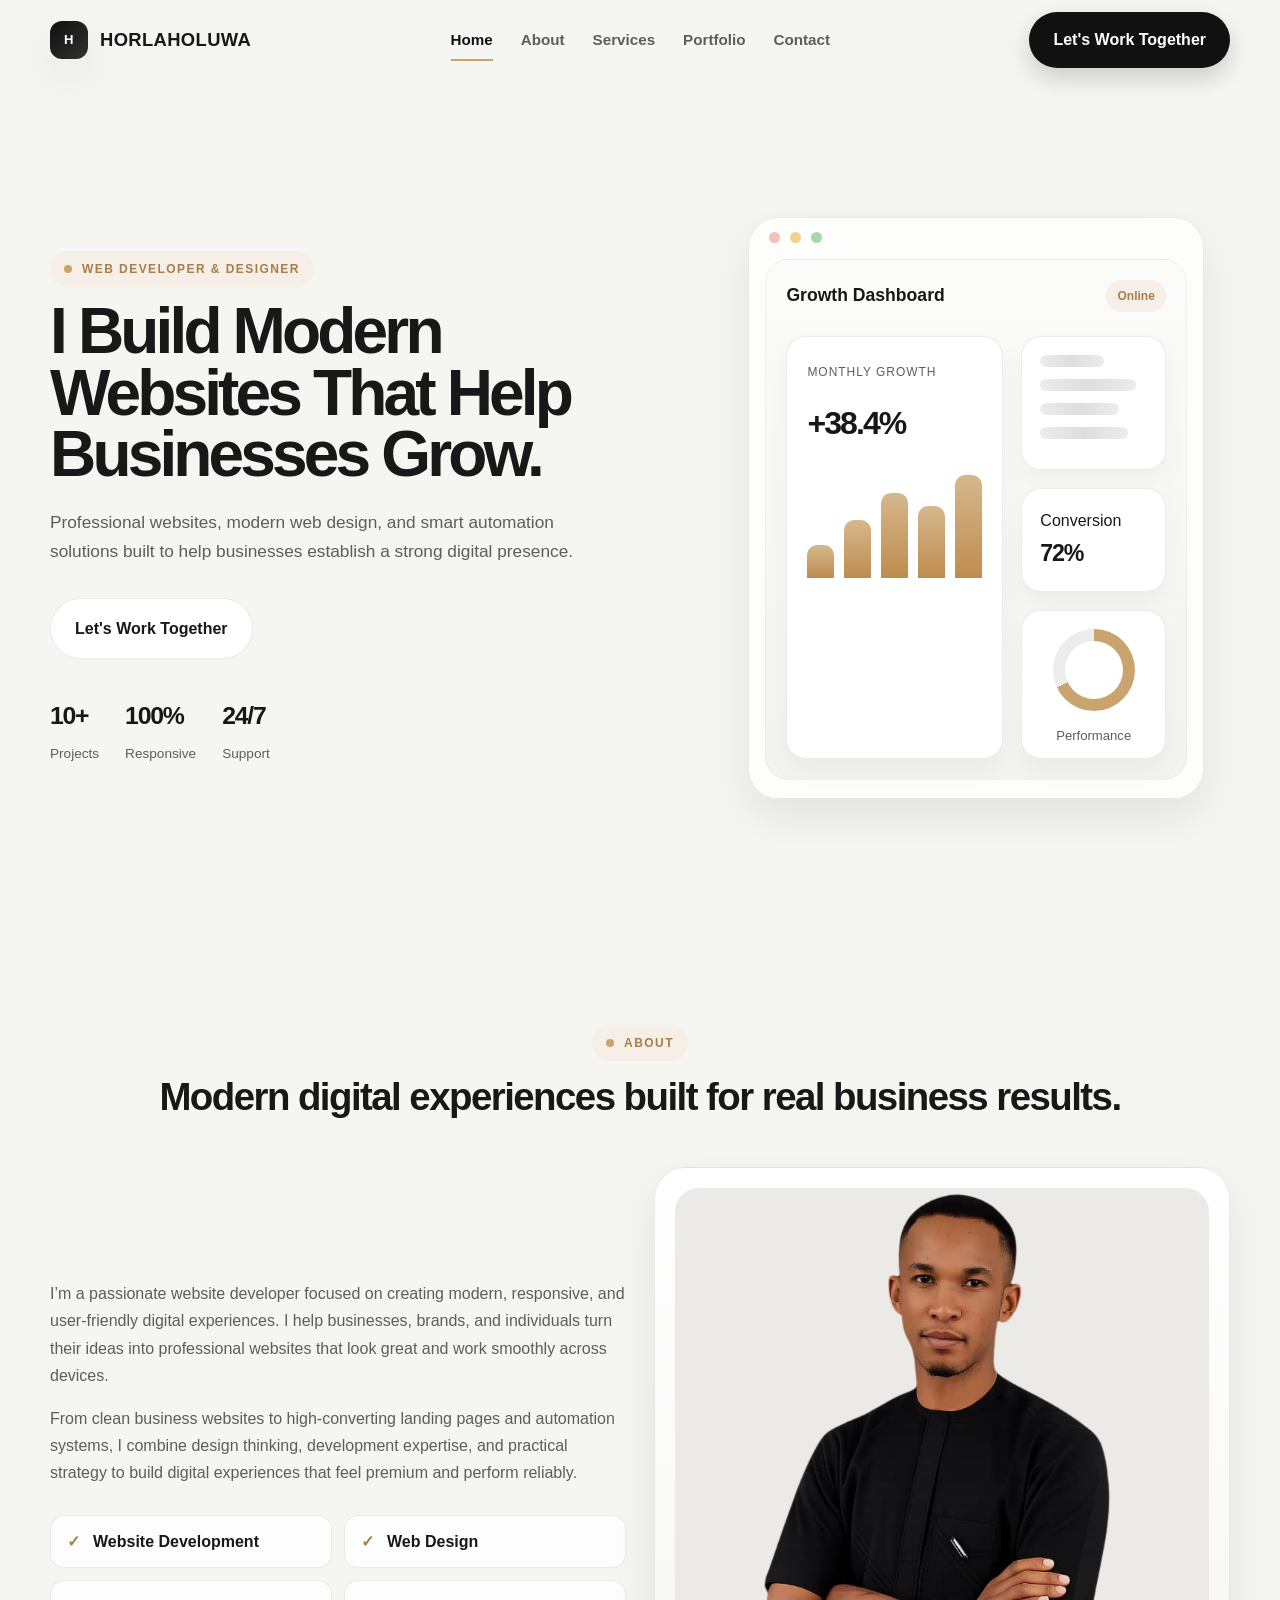
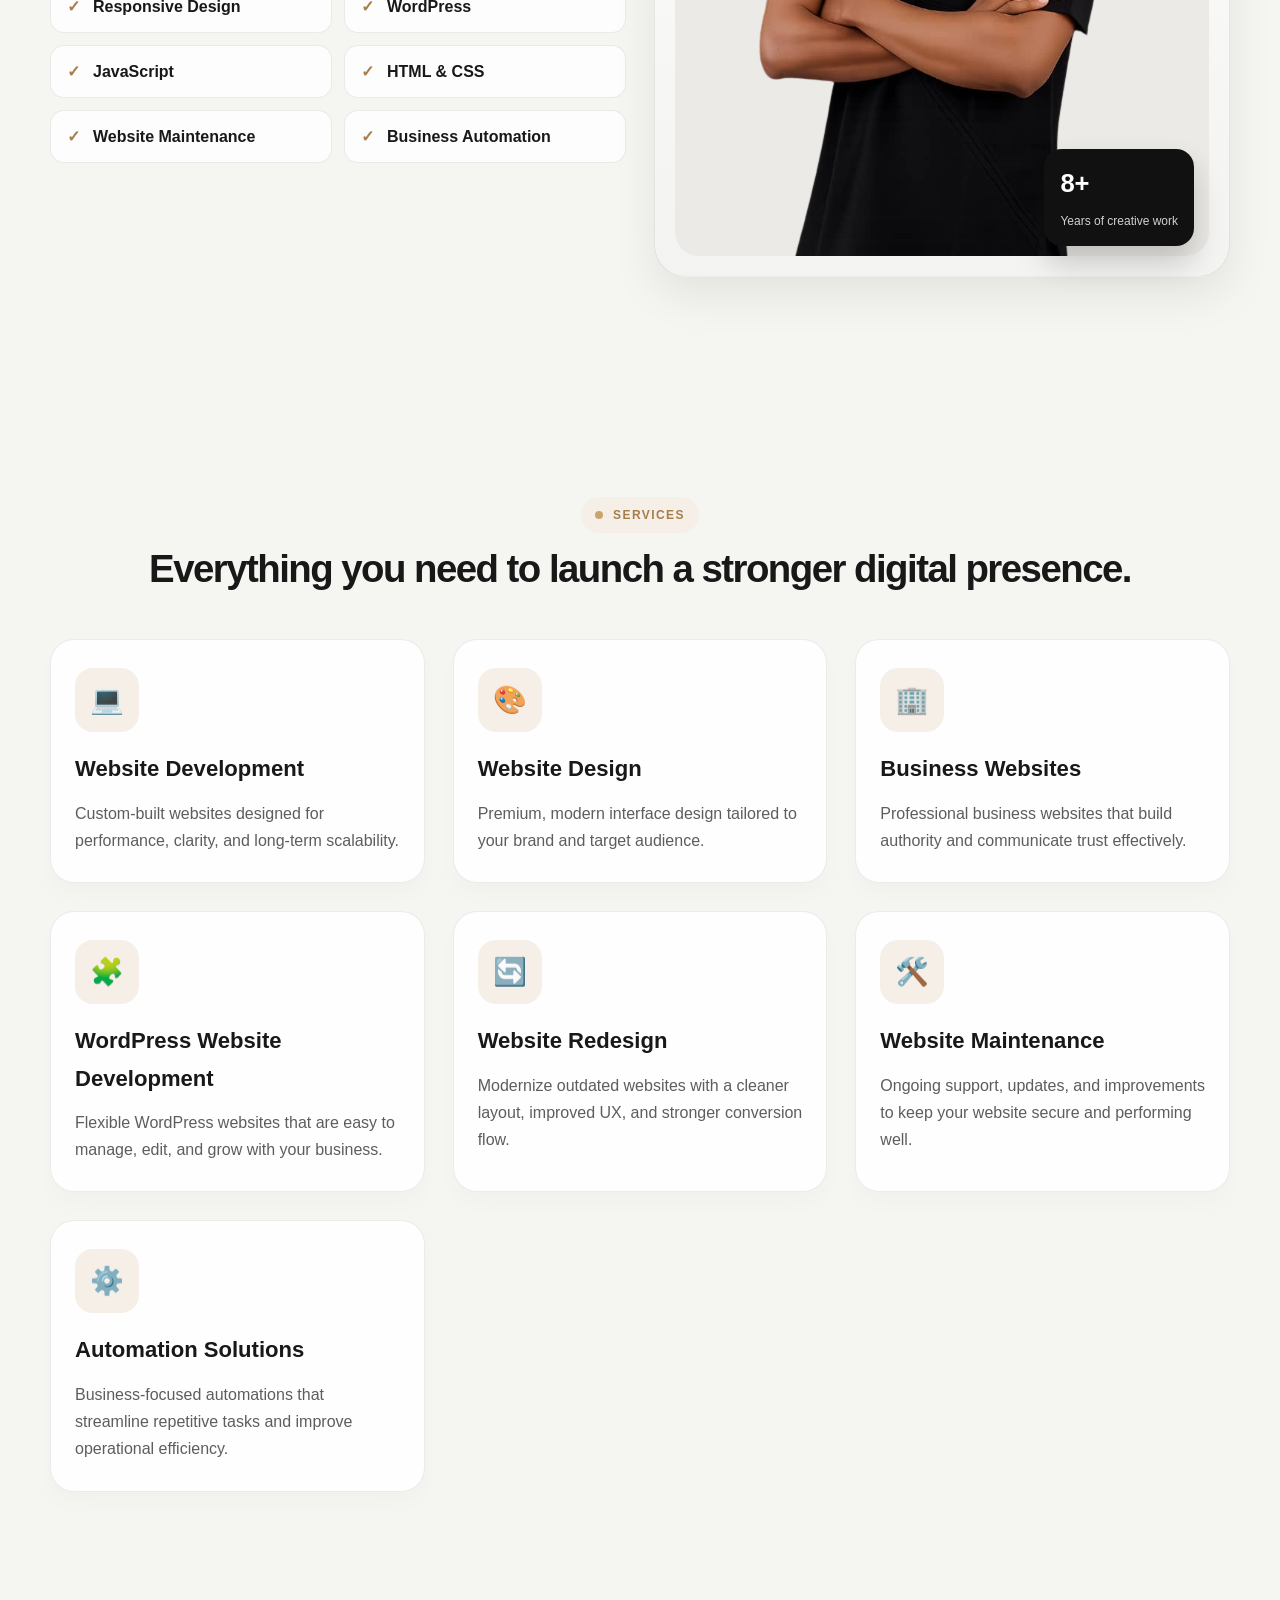
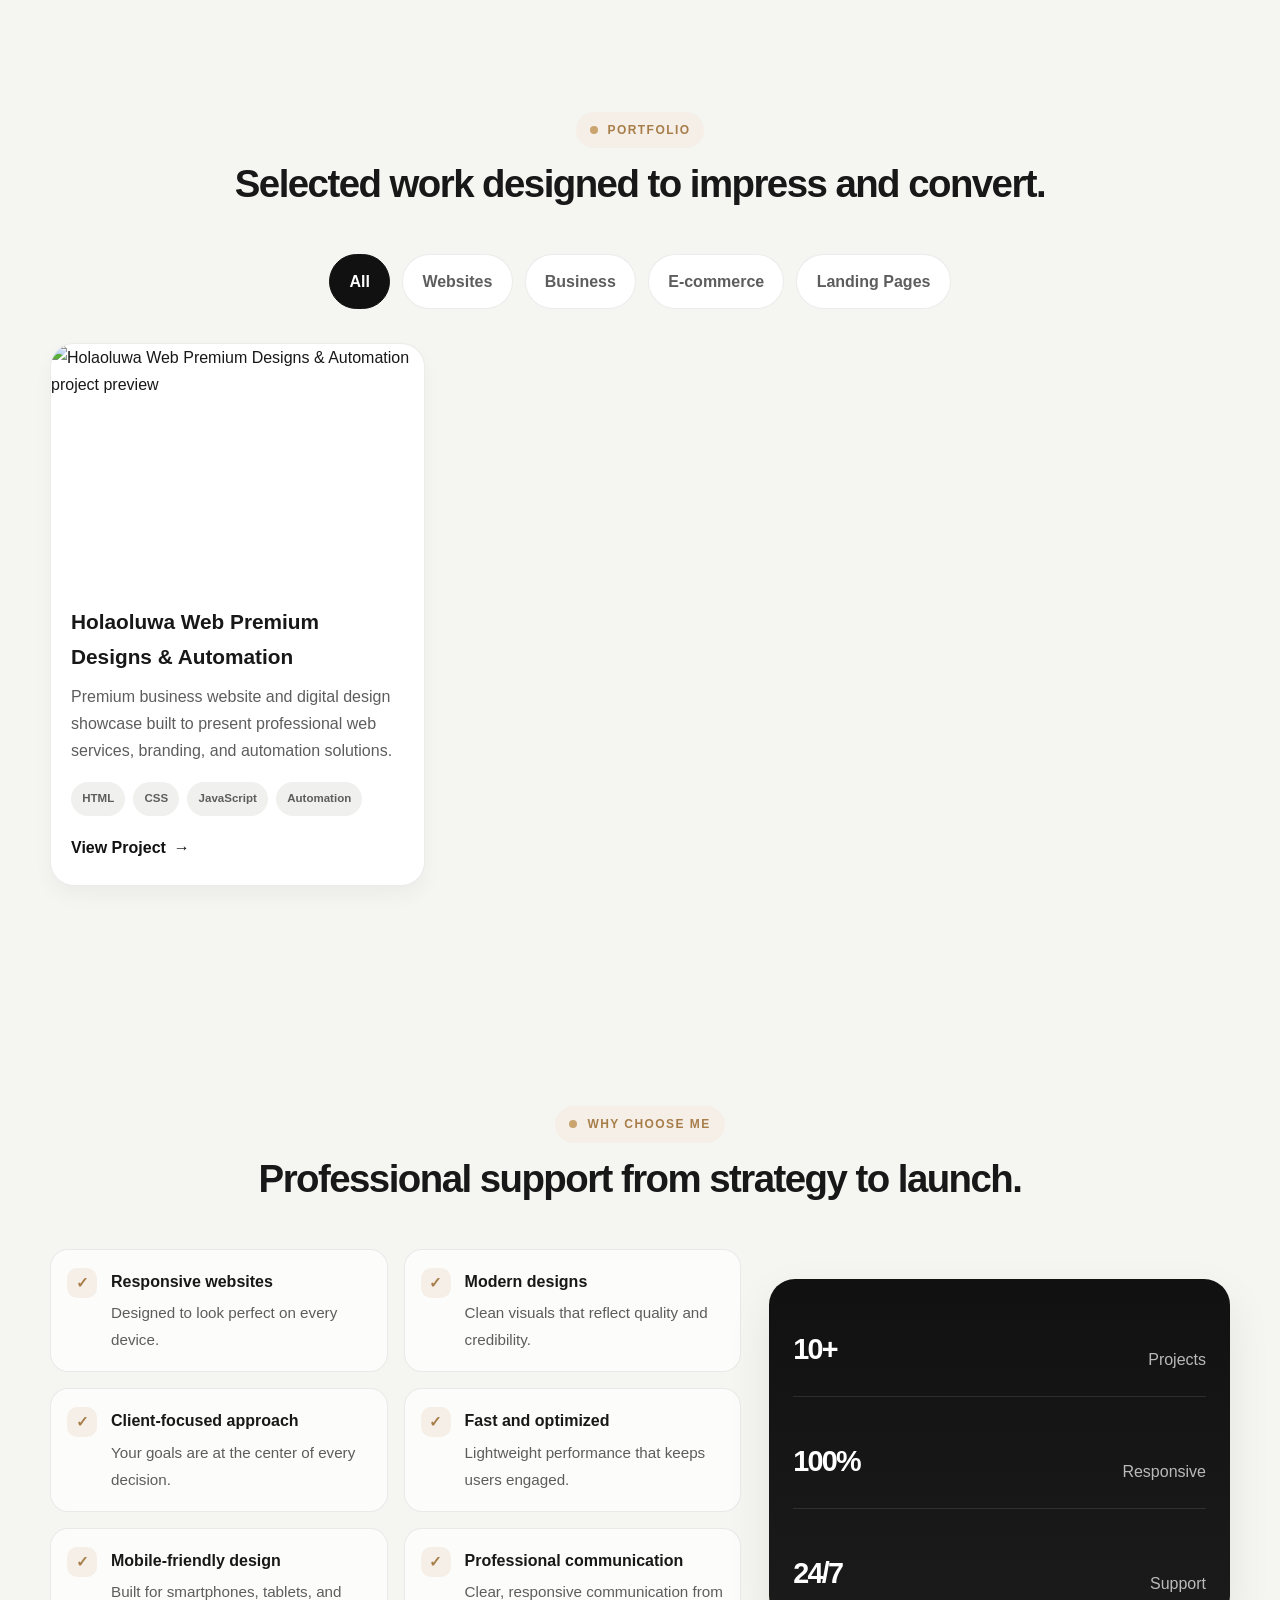
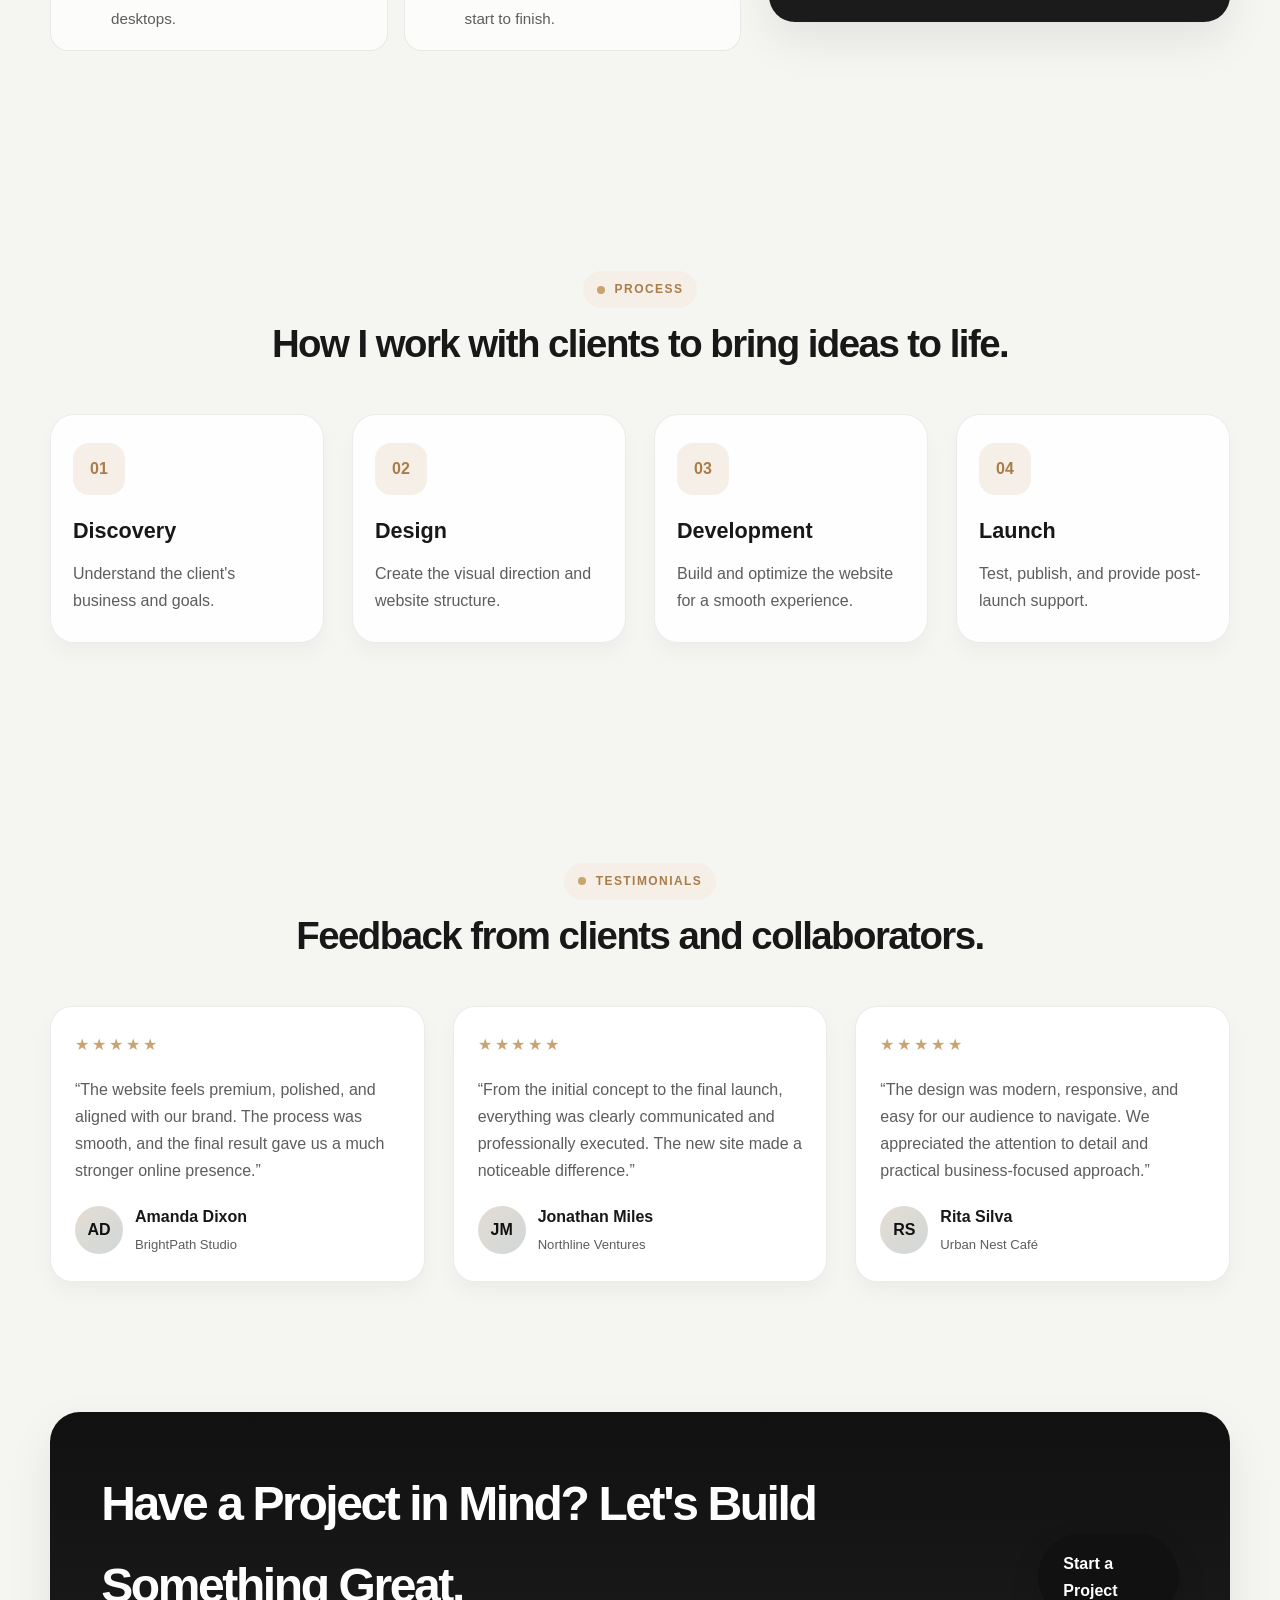
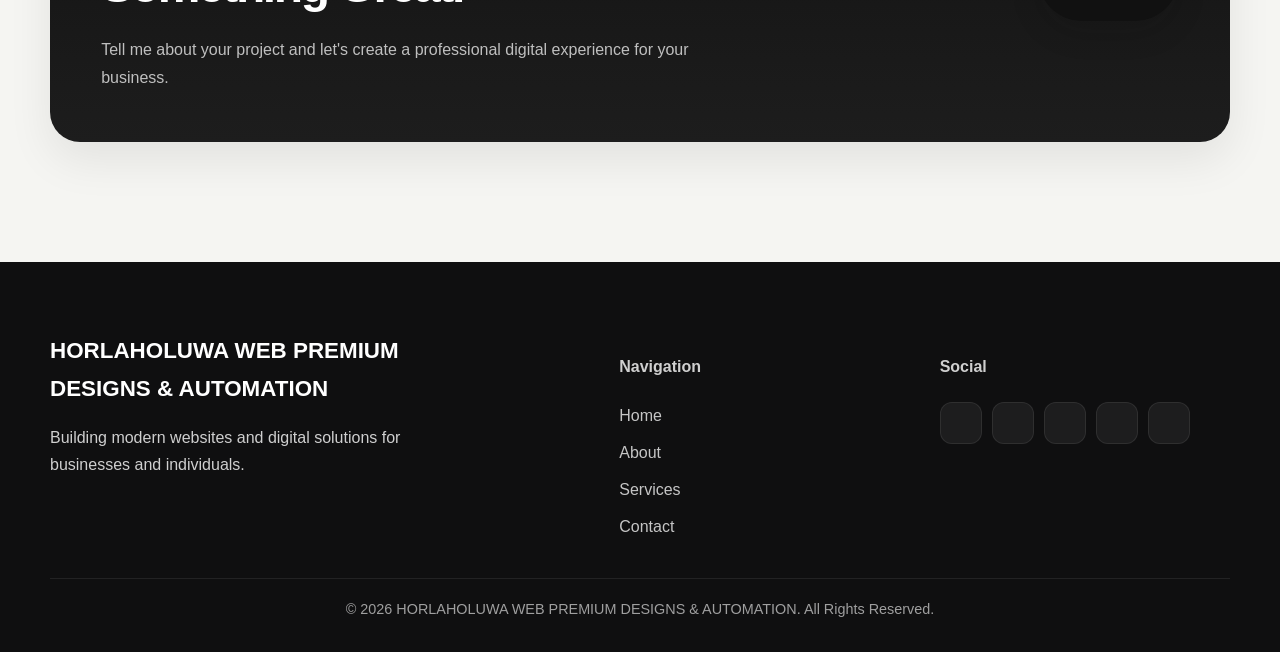
==== index.html @ 51c39df6 "Initial commit: HORLAHOLUWA portfolio website with modern design and full functionality" ====
<!DOCTYPE html>
<html lang="en">
  <head>
    <meta charset="UTF-8" />
    <meta name="viewport" content="width=device-width, initial-scale=1.0" />
    <title>HORLAHOLUWA | Professional Website Developer & Designer</title>
    <meta
      name="description"
      content="Professional website development, web design, and automation solutions for businesses and individuals."
    />
    <meta
      name="keywords"
      content="website developer, web designer, automation specialist, business website, WordPress, responsive website, digital presence"
    />
    <meta property="og:title" content="HORLAHOLUWA | Professional Website Developer & Designer" />
    <meta
      property="og:description"
      content="Professional website development, web design, and automation solutions designed to help businesses grow."
    />
    <meta property="og:type" content="website" />
    <meta property="og:image" content="https://images.unsplash.com/photo-1522202176988-66273c2fd55f?auto=format&fit=crop&w=1200&q=80" />
    <link rel="icon" type="image/svg+xml" href="data:image/svg+xml,%3Csvg xmlns='http://www.w3.org/2000/svg' viewBox='0 0 64 64'%3E%3Crect width='64' height='64' rx='18' fill='%23111111'/%3E%3Ctext x='50%25' y='54%25' dominant-baseline='middle' text-anchor='middle' font-size='28' font-family='Arial' fill='white'%3EH%3C/text%3E%3C/svg%3E" />
    <link rel="stylesheet" href="style.css" />
  </head>
  <body data-page="index.html">
    <header class="site-header">
      <div class="container navbar">
        <a href="index.html" class="brand" aria-label="HORLAHOLUWA home">
          <span class="brand-mark">H</span>
          <span>HORLAHOLUWA</span>
        </a>

        <nav class="nav-menu" aria-label="Main navigation">
          <a href="index.html" class="nav-link active">Home</a>
          <a href="about.html" class="nav-link">About</a>
          <a href="services.html" class="nav-link">Services</a>
          <a href="portfolio.html" class="nav-link">Portfolio</a>
          <a href="contact.html" class="nav-link">Contact</a>
        </nav>

        <a href="contact.html" class="nav-cta">Let's Work Together</a>

        <button class="mobile-toggle" aria-label="Open menu" aria-expanded="false">
          <span></span>
          <span></span>
          <span></span>
        </button>
      </div>
    </header>

    <main>
      <section class="hero">
        <div class="container hero-inner">
          <div class="hero-copy reveal">
            <div class="eyebrow">Web Developer & Designer</div>
            <h1>I Build Modern Websites That Help Businesses Grow.</h1>
            <p>
              Professional websites, modern web design, and smart automation solutions built to help businesses establish a strong digital presence.
            </p>

            <div class="btn-row">
              <a href="contact.html" class="btn-secondary">Let's Work Together</a>
            </div>

            <div class="hero-meta">
              <div class="metric">
                <strong>10+</strong>
                <span>Projects</span>
              </div>
              <div class="metric">
                <strong>100%</strong>
                <span>Responsive</span>
              </div>
              <div class="metric">
                <strong>24/7</strong>
                <span>Support</span>
              </div>
            </div>
          </div>

          <div class="hero-visual reveal" aria-label="Developer workspace preview">
            <div class="browser-window">
              <div class="browser-bar">
                <span class="dot"></span>
                <span class="dot"></span>
                <span class="dot"></span>
              </div>

              <div class="browser-content">
                <div class="mockup-header">
                  <h3>Growth Dashboard</h3>
                  <span class="mockup-badge">Online</span>
                </div>

                <div class="mockup-grid">
                  <div class="stat-panel">
                    <span class="mini-label">Monthly Growth</span>
                    <h4>+38.4%</h4>
                    <div class="bar-chart" aria-hidden="true">
                      <span></span>
                      <span></span>
                      <span></span>
                      <span></span>
                      <span></span>
                    </div>
                  </div>

                  <div class="side-stack">
                    <div class="code-panel">
                      <div class="code-line"></div>
                      <div class="code-line"></div>
                      <div class="code-line"></div>
                      <div class="code-line"></div>
                    </div>

                    <div class="small-panel">
                      <span class="mini-label">Conversion</span>
                      <strong>72%</strong>
                    </div>

                    <div class="graph-card">
                      <div class="graph-ring" aria-hidden="true"></div>
                      <span>Performance</span>
                    </div>
                  </div>
                </div>
              </div>
            </div>
          </div>
        </div>
      </section>

      <section class="section" id="about">
        <div class="container">
          <div class="section-heading reveal">
            <div class="eyebrow">About</div>
            <h2>Modern digital experiences built for real business results.</h2>
          </div>

          <div class="about-grid">
            <div class="about-copy reveal">
              <p>
                I’m a passionate website developer focused on creating modern, responsive, and user-friendly digital experiences. I help businesses, brands, and individuals turn their ideas into professional websites that look great and work smoothly across devices.
              </p>
              <p>
                From clean business websites to high-converting landing pages and automation systems, I combine design thinking, development expertise, and practical strategy to build digital experiences that feel premium and perform reliably.
              </p>

              <ul class="skill-list" aria-label="Key skills">
                <li>Website Development</li>
                <li>Web Design</li>
                <li>Responsive Design</li>
                <li>WordPress</li>
                <li>JavaScript</li>
                <li>HTML &amp; CSS</li>
                <li>Website Maintenance</li>
                <li>Business Automation</li>
              </ul>
            </div>

            <div class="profile-card reveal" aria-label="Professional profile visual">
              <div class="profile-visual">
                <img
                  src="olaoluwa.png"
                  alt="Professional website developer portrait"
                  loading="lazy"
                />
              </div>
              <div class="profile-badge">
                <strong>8+</strong>
                <span>Years of creative work</span>
              </div>
            </div>
          </div>
        </div>
      </section>

      <section class="section" id="services">
        <div class="container">
          <div class="section-heading reveal">
            <div class="eyebrow">Services</div>
            <h2>Everything you need to launch a stronger digital presence.</h2>
          </div>

          <div class="service-grid">
            <article class="service-card reveal">
              <div class="service-icon">💻</div>
              <h3>Website Development</h3>
              <p>Custom-built websites designed for performance, clarity, and long-term scalability.</p>
            </article>

            <article class="service-card reveal">
              <div class="service-icon">🎨</div>
              <h3>Website Design</h3>
              <p>Premium, modern interface design tailored to your brand and target audience.</p>
            </article>

            <article class="service-card reveal">
              <div class="service-icon">🏢</div>
              <h3>Business Websites</h3>
              <p>Professional business websites that build authority and communicate trust effectively.</p>
            </article>

            <article class="service-card reveal">
              <div class="service-icon">🧩</div>
              <h3>WordPress Website Development</h3>
              <p>Flexible WordPress websites that are easy to manage, edit, and grow with your business.</p>
            </article>

            <article class="service-card reveal">
              <div class="service-icon">🔄</div>
              <h3>Website Redesign</h3>
              <p>Modernize outdated websites with a cleaner layout, improved UX, and stronger conversion flow.</p>
            </article>

            <article class="service-card reveal">
              <div class="service-icon">🛠️</div>
              <h3>Website Maintenance</h3>
              <p>Ongoing support, updates, and improvements to keep your website secure and performing well.</p>
            </article>

            <article class="service-card reveal">
              <div class="service-icon">⚙️</div>
              <h3>Automation Solutions</h3>
              <p>Business-focused automations that streamline repetitive tasks and improve operational efficiency.</p>
            </article>
          </div>
        </div>
      </section>

      <section class="section" id="portfolio">
        <div class="container">
          <div class="section-heading reveal">
            <div class="eyebrow">Portfolio</div>
            <h2>Selected work designed to impress and convert.</h2>
          </div>

          <div class="filter-bar reveal" aria-label="Portfolio filters">
            <button class="filter-btn active" data-filter="all" type="button">All</button>
            <button class="filter-btn" data-filter="websites" type="button">Websites</button>
            <button class="filter-btn" data-filter="business" type="button">Business</button>
            <button class="filter-btn" data-filter="ecommerce" type="button">E-commerce</button>
            <button class="filter-btn" data-filter="landing" type="button">Landing Pages</button>
          </div>

          <div class="portfolio-grid">
            <article class="portfolio-card reveal" data-category="business websites">
              <div class="portfolio-thumb">
                <img src="https://images.unsplash.com/photo-1516321318423-f06f85e504b3?auto=format&fit=crop&w=900&q=80" alt="Holaoluwa Web Premium Designs & Automation project preview" loading="lazy" />
              </div>
              <div class="portfolio-content">
                <h3>Holaoluwa Web Premium Designs &amp; Automation</h3>
                <p>Premium business website and digital design showcase built to present professional web services, branding, and automation solutions.</p>
                <div class="tags">
                  <span class="tag">HTML</span>
                  <span class="tag">CSS</span>
                  <span class="tag">JavaScript</span>
                  <span class="tag">Automation</span>
                </div>
                <a href="https://ais-pre-vlhqogw5f6ycmc5cwryfpz-276645307509.europe-west2.run.app" target="_blank" rel="noreferrer" class="portfolio-link">View Project</a>
              </div>
            </article>
          </div>
        </div>
      </section>

      <section class="section" id="why-choose-me">
        <div class="container">
          <div class="section-heading reveal">
            <div class="eyebrow">Why Choose Me</div>
            <h2>Professional support from strategy to launch.</h2>
          </div>

          <div class="why-grid">
            <div class="reveal">
              <ul class="benefits-list">
                <li>
                  <span class="check">✓</span>
                  <div>
                    <strong>Responsive websites</strong>
                    <span>Designed to look perfect on every device.</span>
                  </div>
                </li>
                <li>
                  <span class="check">✓</span>
                  <div>
                    <strong>Modern designs</strong>
                    <span>Clean visuals that reflect quality and credibility.</span>
                  </div>
                </li>
                <li>
                  <span class="check">✓</span>
                  <div>
                    <strong>Client-focused approach</strong>
                    <span>Your goals are at the center of every decision.</span>
                  </div>
                </li>
                <li>
                  <span class="check">✓</span>
                  <div>
                    <strong>Fast and optimized</strong>
                    <span>Lightweight performance that keeps users engaged.</span>
                  </div>
                </li>
                <li>
                  <span class="check">✓</span>
                  <div>
                    <strong>Mobile-friendly design</strong>
                    <span>Built for smartphones, tablets, and desktops.</span>
                  </div>
                </li>
                <li>
                  <span class="check">✓</span>
                  <div>
                    <strong>Professional communication</strong>
                    <span>Clear, responsive communication from start to finish.</span>
                  </div>
                </li>
              </ul>
            </div>

            <div class="stats-panel reveal">
              <div class="stat-box">
                <strong>10+</strong>
                <span>Projects</span>
              </div>
              <div class="stat-box">
                <strong>100%</strong>
                <span>Responsive</span>
              </div>
              <div class="stat-box">
                <strong>24/7</strong>
                <span>Support</span>
              </div>
            </div>
          </div>
        </div>
      </section>

      <section class="section" id="process">
        <div class="container">
          <div class="section-heading reveal">
            <div class="eyebrow">Process</div>
            <h2>How I work with clients to bring ideas to life.</h2>
          </div>

          <div class="process-grid">
            <article class="process-card reveal">
              <div class="process-number">01</div>
              <h3>Discovery</h3>
              <p>Understand the client's business and goals.</p>
            </article>

            <article class="process-card reveal">
              <div class="process-number">02</div>
              <h3>Design</h3>
              <p>Create the visual direction and website structure.</p>
            </article>

            <article class="process-card reveal">
              <div class="process-number">03</div>
              <h3>Development</h3>
              <p>Build and optimize the website for a smooth experience.</p>
            </article>

            <article class="process-card reveal">
              <div class="process-number">04</div>
              <h3>Launch</h3>
              <p>Test, publish, and provide post-launch support.</p>
            </article>
          </div>
        </div>
      </section>

      <section class="section" id="testimonials">
        <div class="container">
          <div class="section-heading reveal">
            <div class="eyebrow">Testimonials</div>
            <h2>Feedback from clients and collaborators.</h2>
          </div>

          <div class="testimonial-grid">
            <article class="testimonial-card reveal">
              <div class="testimonial-stars">★★★★★</div>
              <p>
                “The website feels premium, polished, and aligned with our brand. The process was smooth, and the final result gave us a much stronger online presence.”
              </p>
              <div class="client">
                <div class="client-avatar">AD</div>
                <div>
                  <strong>Amanda Dixon</strong>
                  <span>BrightPath Studio</span>
                </div>
              </div>
            </article>

            <article class="testimonial-card reveal">
              <div class="testimonial-stars">★★★★★</div>
              <p>
                “From the initial concept to the final launch, everything was clearly communicated and professionally executed. The new site made a noticeable difference.”
              </p>
              <div class="client">
                <div class="client-avatar">JM</div>
                <div>
                  <strong>Jonathan Miles</strong>
                  <span>Northline Ventures</span>
                </div>
              </div>
            </article>

            <article class="testimonial-card reveal">
              <div class="testimonial-stars">★★★★★</div>
              <p>
                “The design was modern, responsive, and easy for our audience to navigate. We appreciated the attention to detail and practical business-focused approach.”
              </p>
              <div class="client">
                <div class="client-avatar">RS</div>
                <div>
                  <strong>Rita Silva</strong>
                  <span>Urban Nest Café</span>
                </div>
              </div>
            </article>
          </div>
        </div>
      </section>

      <section class="cta-section">
        <div class="container">
          <div class="cta-box reveal">
            <div>
              <h2>Have a Project in Mind? Let's Build Something Great.</h2>
              <p>
                Tell me about your project and let's create a professional digital experience for your business.
              </p>
            </div>
            <a href="contact.html" class="cta-button">Start a Project</a>
          </div>
        </div>
      </section>
    </main>

    <footer class="site-footer">
      <div class="container">
        <div class="footer-grid">
          <div class="footer-brand">
            <h3>HORLAHOLUWA WEB PREMIUM DESIGNS &amp; AUTOMATION</h3>
            <p>Building modern websites and digital solutions for businesses and individuals.</p>
          </div>

          <div>
            <h4>Navigation</h4>
            <div class="footer-links">
              <a href="index.html">Home</a>
              <a href="about.html">About</a>
              <a href="services.html">Services</a>
              <a href="contact.html">Contact</a>
            </div>
          </div>

          <div>
            <h4>Social</h4>
            <div class="social-links" aria-label="Social media links">
              <a href="https://wa.me/2347046764269" aria-label="WhatsApp" target="_blank"></a>
              <a href="https://www.instagram.com/ajileye_olaoluwa" aria-label="Instagram" target="_blank"></a>
              <a href="https://www.facebook.com/ajileye.olaoluwa" aria-label="Facebook" target="_blank"></a>
              <a href="https://www.linkedin.com/in/ajileye-olaoluwa" aria-label="LinkedIn" target="_blank"></a>
              <a href="https://github.com/ajileye-olaoluwa" aria-label="GitHub" target="_blank"></a>
            </div>
          </div>
        </div>

        <div class="footer-bottom">
          © <span data-current-year>2026</span> HORLAHOLUWA WEB PREMIUM DESIGNS &amp; AUTOMATION. All Rights Reserved.
        </div>
      </div>
    </footer>

    <button class="back-to-top" aria-label="Back to top">↑</button>

    <script src="script.js"></script>
  </body>
</html>
---- style.css ----
:root {
  --bg: #f5f5f2;
  --panel: #ffffff;
  --panel-alt: #f0f0ee;
  --dark: #111111;
  --dark-soft: #1a1a1a;
  --text: #181818;
  --muted: #5d5d5d;
  --border: rgba(17, 17, 17, 0.08);
  --shadow: 0 18px 45px rgba(15, 15, 15, 0.08);
  --accent: #c9a46e;
  --accent-dark: #a77e4a;
  --accent-soft: #f6efe8;
  --success: #0b7d49;
  --danger: #b72626;
  --white: #ffffff;
  --radius-sm: 12px;
  --radius-md: 18px;
  --radius-lg: 28px;
  --container: 1180px;
}

* {
  box-sizing: border-box;
}

html {
  scroll-behavior: smooth;
}

body {
  margin: 0;
  font-family: "Segoe UI", Arial, sans-serif;
  background: var(--bg);
  color: var(--text);
  line-height: 1.7;
  overflow-x: hidden;
}

img {
  max-width: 100%;
  display: block;
}

a {
  color: inherit;
  text-decoration: none;
}

button, input, select, textarea {
  font: inherit;
}

button {
  cursor: pointer;
}

.container {
  width: min(var(--container), calc(100% - 2rem));
  margin: 0 auto;
}

.section {
  padding: 110px 0;
}

.section-heading {
  margin-bottom: 48px;
  text-align: center;
}

.eyebrow {
  display: inline-flex;
  align-items: center;
  gap: 10px;
  margin-bottom: 14px;
  padding: 8px 14px;
  font-size: 0.75rem;
  letter-spacing: 0.12em;
  text-transform: uppercase;
  border-radius: 999px;
  background: var(--accent-soft);
  color: var(--accent-dark);
  font-weight: 700;
}

.eyebrow::before {
  content: "";
  width: 8px;
  height: 8px;
  border-radius: 50%;
  background: var(--accent);
}

.section-heading h2 {
  margin: 0;
  font-size: clamp(2rem, 3vw, 3rem);
  line-height: 1.15;
  letter-spacing: -0.04em;
}

.section-heading p {
  margin: 16px auto 0;
  max-width: 680px;
  color: var(--muted);
  font-size: 1.02rem;
}

.site-header {
  position: sticky;
  top: 0;
  z-index: 1000;
  backdrop-filter: blur(18px);
  background: rgba(245, 245, 242, 0.84);
  border-bottom: 1px solid transparent;
  transition: all 0.3s ease;
}

.site-header.scrolled {
  background: rgba(255, 255, 255, 0.9);
  border-color: var(--border);
  box-shadow: 0 10px 30px rgba(17, 17, 17, 0.04);
}

.navbar {
  display: flex;
  align-items: center;
  justify-content: space-between;
  min-height: 80px;
}

.brand {
  display: inline-flex;
  align-items: center;
  gap: 12px;
  font-weight: 800;
  letter-spacing: 0.02em;
  font-size: 1.15rem;
}

.brand-mark {
  display: inline-grid;
  place-items: center;
  width: 38px;
  height: 38px;
  border-radius: 12px;
  background: linear-gradient(135deg, var(--dark) 0%, #313131 100%);
  color: var(--white);
  font-size: 0.82rem;
  box-shadow: var(--shadow);
}

.nav-menu {
  display: flex;
  align-items: center;
  gap: 28px;
}

.nav-link {
  position: relative;
  color: var(--muted);
  font-size: 0.95rem;
  font-weight: 600;
  transition: color 0.25s ease;
}

.nav-link::after {
  content: "";
  position: absolute;
  left: 0;
  bottom: -8px;
  width: 100%;
  height: 2px;
  transform: scaleX(0);
  transform-origin: center;
  background: var(--accent);
  transition: transform 0.25s ease;
}

.nav-link:hover,
.nav-link.active {
  color: var(--dark);
}

.nav-link:hover::after,
.nav-link.active::after {
  transform: scaleX(1);
}

.nav-cta {
  display: inline-flex;
  align-items: center;
  justify-content: center;
  padding: 0.9rem 1.5rem;
  border-radius: 999px;
  background: var(--dark);
  color: var(--white);
  font-weight: 700;
  transition: transform 0.2s ease, box-shadow 0.2s ease;
  box-shadow: 0 10px 25px rgba(17, 17, 17, 0.18);
}

.nav-cta:hover,
.btn:hover,
.btn-primary:hover,
.btn-secondary:hover,
.cta-button:hover,
.filter-btn:hover {
  transform: translateY(-2px);
}

.mobile-toggle {
  display: none;
  width: 48px;
  height: 48px;
  border: 1px solid var(--border);
  border-radius: 14px;
  background: var(--white);
  align-items: center;
  justify-content: center;
  flex-direction: column;
  gap: 6px;
}

.mobile-toggle span {
  width: 20px;
  height: 2px;
  border-radius: 999px;
  background: var(--dark);
  transition: transform 0.2s ease, opacity 0.2s ease;
}

.mobile-toggle.active span:first-child {
  transform: translateY(8px) rotate(45deg);
}

.mobile-toggle.active span:nth-child(2) {
  opacity: 0;
}

.mobile-toggle.active span:last-child {
  transform: translateY(-8px) rotate(-45deg);
}

.hero {
  position: relative;
  padding: 110px 0 90px;
}

.hero-inner {
  display: grid;
  grid-template-columns: 1.1fr 0.9fr;
  align-items: center;
  gap: 52px;
}

.hero-copy {
  max-width: 620px;
}

.hero-copy h1 {
  margin: 0 0 22px;
  font-size: clamp(2.8rem, 5vw, 5rem);
  line-height: 0.96;
  letter-spacing: -0.06em;
}

.hero-copy p {
  margin: 0 0 32px;
  max-width: 540px;
  color: var(--muted);
  font-size: 1.08rem;
}

.btn-row {
  display: flex;
  flex-wrap: wrap;
  gap: 16px;
}

.btn,
.btn-primary,
.btn-secondary,
.cta-button,
.filter-btn {
  display: inline-flex;
  align-items: center;
  justify-content: center;
  padding: 1rem 1.5rem;
  border-radius: 999px;
  border: 1px solid transparent;
  font-weight: 700;
  transition: all 0.25s ease;
}

.btn-primary,
.cta-button {
  background: var(--dark);
  color: var(--white);
  box-shadow: 0 12px 30px rgba(17, 17, 17, 0.14);
}

.btn-secondary {
  background: var(--panel);
  border-color: var(--border);
  color: var(--text);
}

.hero-meta {
  display: flex;
  flex-wrap: wrap;
  gap: 26px;
  margin-top: 36px;
}

.metric {
  display: flex;
  flex-direction: column;
  gap: 4px;
}

.metric strong {
  font-size: 1.55rem;
  letter-spacing: -0.05em;
}

.metric span {
  color: var(--muted);
  font-size: 0.85rem;
}

.hero-visual {
  position: relative;
  padding: 26px;
}

.browser-window {
  position: relative;
  padding: 14px 16px 18px;
  border: 1px solid var(--border);
  border-radius: 30px;
  background: rgba(255, 255, 255, 0.75);
  box-shadow: var(--shadow);
}

.browser-bar {
  display: flex;
  align-items: center;
  gap: 10px;
  padding: 0 4px 16px;
}

.dot {
  width: 11px;
  height: 11px;
  border-radius: 50%;
  background: #d7d7d3;
}

.dot:nth-child(1) { background: #f5c0b7; }
.dot:nth-child(2) { background: #f3d18a; }
.dot:nth-child(3) { background: #a7d7ad; }

.browser-content {
  border-radius: 24px;
  background: linear-gradient(180deg, #fbfbfa 0%, #f3f3f0 100%);
  border: 1px solid rgba(17, 17, 17, 0.04);
  padding: 20px;
}

.mockup-header {
  display: flex;
  align-items: center;
  justify-content: space-between;
  margin-bottom: 24px;
}

.mockup-header h3 {
  margin: 0;
  font-size: 1.1rem;
}

.mockup-badge {
  padding: 0.35rem 0.7rem;
  border-radius: 999px;
  background: var(--accent-soft);
  color: var(--accent-dark);
  font-size: 0.75rem;
  font-weight: 700;
}

.mockup-grid {
  display: grid;
  grid-template-columns: 1.2fr 0.8fr;
  gap: 18px;
}

.stat-panel,
.code-panel,
.small-panel,
.graph-card {
  border: 1px solid var(--border);
  background: var(--white);
  border-radius: 20px;
  box-shadow: 0 12px 26px rgba(17, 17, 17, 0.04);
}

.stat-panel {
  padding: 20px;
}

.stat-panel .mini-label {
  color: var(--muted);
  font-size: 0.75rem;
  text-transform: uppercase;
  letter-spacing: 0.08em;
}

.stat-panel h4 {
  margin: 12px 0 8px;
  font-size: 2rem;
  letter-spacing: -0.06em;
}

.bar-chart {
  display: flex;
  align-items: end;
  gap: 10px;
  height: 112px;
  margin-top: 16px;
}

.bar-chart span {
  flex: 1;
  border-radius: 10px 10px 0 0;
  background: linear-gradient(180deg, #d6b78d, #bf8c4f);
}

.bar-chart span:nth-child(1) { height: 30%; }
.bar-chart span:nth-child(2) { height: 52%; }
.bar-chart span:nth-child(3) { height: 76%; }
.bar-chart span:nth-child(4) { height: 64%; }
.bar-chart span:nth-child(5) { height: 92%; }

.side-stack {
  display: grid;
  gap: 18px;
}

.code-panel {
  padding: 18px;
}

.code-panel .code-line {
  height: 12px;
  border-radius: 999px;
  background: linear-gradient(90deg, rgba(17,17,17,0.08), rgba(17,17,17,0.14), rgba(17,17,17,0.08));
  margin-bottom: 12px;
}

.code-panel .code-line:nth-child(1) { width: 60%; }
.code-panel .code-line:nth-child(2) { width: 90%; }
.code-panel .code-line:nth-child(3) { width: 74%; }
.code-panel .code-line:nth-child(4) { width: 82%; }

.small-panel {
  padding: 18px;
}

.small-panel strong {
  font-size: 1.45rem;
  letter-spacing: -0.05em;
}

.graph-card {
  padding: 18px 16px 10px;
}

.graph-ring {
  position: relative;
  width: 82px;
  height: 82px;
  border-radius: 50%;
  background: conic-gradient(var(--accent) 0 68%, rgba(17,17,17,0.08) 68% 100%);
  margin: 0 auto 14px;
}

.graph-ring::before {
  content: "";
  position: absolute;
  inset: 12px;
  background: var(--white);
  border-radius: 50%;
}

.graph-card span {
  display: block;
  text-align: center;
  color: var(--muted);
  font-size: 0.82rem;
}

.about-grid,
.contact-grid,
.page-header-grid,
.service-grid,
.portfolio-grid,
.process-grid,
.testimonial-grid,
.footer-grid,
.value-grid,
.detail-grid {
  display: grid;
  gap: 28px;
}

.about-grid {
  grid-template-columns: 1fr 1fr;
  align-items: center;
}

.about-copy p {
  margin-top: 0;
  color: var(--muted);
}

.skill-list {
  display: grid;
  grid-template-columns: repeat(2, minmax(0, 1fr));
  gap: 12px;
  list-style: none;
  padding: 0;
  margin: 28px 0 0;
}

.skill-list li {
  position: relative;
  padding: 12px 14px 12px 42px;
  background: rgba(255, 255, 255, 0.8);
  border: 1px solid var(--border);
  border-radius: 14px;
  color: var(--text);
  font-weight: 600;
}

.skill-list li::before {
  content: "✓";
  position: absolute;
  top: 12px;
  left: 16px;
  color: var(--accent-dark);
  font-weight: 800;
}

.profile-card {
  position: relative;
  padding: 20px;
  border-radius: 32px;
  background: linear-gradient(180deg, #ffffff, #f3f3f1);
  border: 1px solid var(--border);
  box-shadow: var(--shadow);
}

.profile-visual {
  overflow: hidden;
  border-radius: 24px;
  background: #ebeae7;
}

.profile-visual img {
  width: 100%;
  aspect-ratio: 4 / 5;
  object-fit: cover;
}

.profile-badge {
  position: absolute;
  right: 35px;
  bottom: 30px;
  padding: 0.8rem 1rem;
  border-radius: 18px;
  background: var(--dark);
  color: var(--white);
  box-shadow: 0 16px 30px rgba(17,17,17,0.2);
}

.profile-badge strong {
  display: block;
  font-size: 1.6rem;
}

.profile-badge span {
  font-size: 0.75rem;
  opacity: 0.8;
}

.service-grid {
  grid-template-columns: repeat(3, minmax(0, 1fr));
}

.service-card {
  position: relative;
  padding: 28px 24px;
  background: rgba(255,255,255,0.9);
  border: 1px solid var(--border);
  border-radius: 24px;
  box-shadow: 0 12px 20px rgba(17,17,17,0.02);
  transition: transform 0.25s ease, box-shadow 0.25s ease, border-color 0.25s ease;
}

.service-card:hover {
  transform: translateY(-8px);
  border-color: rgba(201, 164, 110, 0.4);
  box-shadow: 0 18px 36px rgba(17,17,17,0.06);
}

.service-icon {
  display: inline-flex;
  align-items: center;
  justify-content: center;
  width: 64px;
  height: 64px;
  border-radius: 18px;
  background: var(--accent-soft);
  color: var(--accent-dark);
  font-size: 1.7rem;
  margin-bottom: 18px;
}

.service-card h3 {
  margin: 0 0 12px;
  font-size: 1.38rem;
}

.service-card p {
  margin: 0;
  color: var(--muted);
}

.portfolio-grid {
  grid-template-columns: repeat(3, minmax(0, 1fr));
}

.portfolio-card {
  overflow: hidden;
  background: var(--white);
  border-radius: 24px;
  border: 1px solid var(--border);
  box-shadow: 0 10px 20px rgba(17,17,17,0.04);
  transition: transform 0.25s ease, box-shadow 0.25s ease;
}

.portfolio-card:hover {
  transform: translateY(-8px);
  box-shadow: 0 18px 36px rgba(17,17,17,0.08);
}

.portfolio-thumb {
  position: relative;
  overflow: hidden;
  height: 240px;
}

.portfolio-thumb img {
  width: 100%;
  height: 100%;
  object-fit: cover;
  transition: transform 0.4s ease;
}

.portfolio-card:hover .portfolio-thumb img {
  transform: scale(1.04);
}

.portfolio-content {
  padding: 20px 20px 24px;
}

.portfolio-content h3 {
  margin: 0 0 8px;
  font-size: 1.3rem;
}

.portfolio-content p {
  margin: 0 0 18px;
  color: var(--muted);
}

.tags {
  display: flex;
  flex-wrap: wrap;
  gap: 8px;
  margin-bottom: 18px;
}

.tag {
  padding: 0.45rem 0.7rem;
  border-radius: 999px;
  background: var(--panel-alt);
  color: var(--muted);
  font-size: 0.72rem;
  font-weight: 700;
}

.portfolio-link {
  display: inline-flex;
  align-items: center;
  gap: 8px;
  color: var(--dark);
  font-weight: 700;
}

.portfolio-link::after {
  content: "→";
  transition: transform 0.2s ease;
}

.portfolio-link:hover::after {
  transform: translateX(4px);
}

.filter-bar {
  display: flex;
  justify-content: center;
  flex-wrap: wrap;
  gap: 12px;
  margin-bottom: 34px;
}

.filter-btn {
  background: var(--white);
  border-color: var(--border);
  color: var(--muted);
  padding: 0.8rem 1.2rem;
}

.filter-btn.active {
  background: var(--dark);
  border-color: var(--dark);
  color: var(--white);
}

.hidden-project {
  display: none !important;
}

.why-grid {
  display: grid;
  grid-template-columns: 1.2fr 0.8fr;
  align-items: center;
  gap: 28px;
}

.benefits-list {
  list-style: none;
  padding: 0;
  margin: 0;
  display: grid;
  grid-template-columns: repeat(2, minmax(0, 1fr));
  gap: 16px;
}

.benefits-list li {
  display: flex;
  gap: 14px;
  align-items: flex-start;
  padding: 18px 16px;
  background: rgba(255,255,255,0.7);
  border: 1px solid var(--border);
  border-radius: 18px;
}

.benefits-list .check {
  display: grid;
  place-items: center;
  width: 30px;
  height: 30px;
  border-radius: 10px;
  background: var(--accent-soft);
  color: var(--accent-dark);
  font-weight: 800;
  flex-shrink: 0;
}

.benefits-list strong {
  display: block;
  margin-bottom: 4px;
}

.benefits-list span {
  color: var(--muted);
  font-size: 0.95rem;
}

.stats-panel {
  display: grid;
  gap: 18px;
  padding: 24px;
  background: linear-gradient(180deg, #111111 0%, #1b1b1b 100%);
  color: var(--white);
  border-radius: 26px;
  box-shadow: var(--shadow);
}

.stat-box {
  display: flex;
  justify-content: space-between;
  align-items: end;
  gap: 16px;
  padding: 22px 0;
  border-bottom: 1px solid rgba(255,255,255,0.1);
}

.stat-box:last-child {
  border-bottom: 0;
  padding-bottom: 0;
}

.stat-box strong {
  font-size: clamp(1.8rem, 2vw, 2.6rem);
  letter-spacing: -0.06em;
}

.stat-box span {
  color: rgba(255,255,255,0.7);
}

.process-grid {
  grid-template-columns: repeat(4, minmax(0, 1fr));
}

.process-card {
  position: relative;
  padding: 28px 22px;
  background: rgba(255,255,255,0.9);
  border: 1px solid var(--border);
  border-radius: 24px;
  box-shadow: 0 12px 18px rgba(17,17,17,0.03);
}

.process-number {
  display: inline-flex;
  align-items: center;
  justify-content: center;
  width: 52px;
  height: 52px;
  border-radius: 16px;
  background: var(--accent-soft);
  color: var(--accent-dark);
  font-weight: 800;
  margin-bottom: 18px;
}

.process-card h3 {
  margin: 0 0 10px;
  font-size: 1.35rem;
}

.process-card p {
  margin: 0;
  color: var(--muted);
}

.testimonial-grid {
  grid-template-columns: repeat(3, minmax(0, 1fr));
}

.testimonial-card {
  padding: 24px;
  background: var(--white);
  border: 1px solid var(--border);
  border-radius: 22px;
  box-shadow: 0 10px 20px rgba(17,17,17,0.04);
}

.testimonial-stars {
  color: var(--accent);
  letter-spacing: 0.18em;
  margin-bottom: 18px;
}

.testimonial-card p {
  margin: 0 0 18px;
  color: var(--muted);
}

.client {
  display: flex;
  align-items: center;
  gap: 12px;
}

.client-avatar {
  width: 48px;
  height: 48px;
  border-radius: 50%;
  background: linear-gradient(135deg, #e4ddd4, #d0d7d7);
  display: grid;
  place-items: center;
  font-weight: 800;
  color: var(--dark);
}

.client strong {
  display: block;
}

.client span {
  color: var(--muted);
  font-size: 0.82rem;
}

.cta-section {
  padding: 20px 0 120px;
}

.cta-box {
  display: flex;
  align-items: center;
  justify-content: space-between;
  gap: 30px;
  padding: clamp(2rem, 4vw, 3.5rem);
  background: linear-gradient(180deg, var(--dark) 0%, #1d1d1d 100%);
  border-radius: 30px;
  color: var(--white);
  box-shadow: var(--shadow);
}

.cta-box h2 {
  margin: 0 0 10px;
  font-size: clamp(2rem, 4vw, 3rem);
  letter-spacing: -0.05em;
}

.cta-box p {
  margin: 0;
  max-width: 650px;
  color: rgba(255,255,255,0.72);
}

.page-header {
  padding: 90px 0 50px;
}

.page-header-inner {
  display: grid;
  grid-template-columns: 1fr auto;
  align-items: end;
  gap: 18px;
}

.page-header h1 {
  margin: 0 0 12px;
  font-size: clamp(2.5rem, 4vw, 4rem);
  letter-spacing: -0.06em;
}

.page-header p {
  margin: 0;
  color: var(--muted);
  max-width: 660px;
}

.breadcrumb {
  color: var(--muted);
  font-size: 0.85rem;
}

.value-grid {
  grid-template-columns: repeat(3, minmax(0, 1fr));
}

.value-card {
  padding: 28px 22px;
  background: var(--white);
  border-radius: 22px;
  border: 1px solid var(--border);
}

.value-card h3 {
  margin: 0 0 10px;
  font-size: 1.35rem;
}

.detail-grid {
  grid-template-columns: 1fr 1fr;
  align-items: center;
}

.detail-card {
  padding: 30px;
  background: var(--white);
  border: 1px solid var(--border);
  border-radius: 26px;
}

.detail-card h3 {
  margin-top: 0;
  font-size: 1.9rem;
}

.detail-card ul {
  margin: 0;
  padding-left: 1.2rem;
  color: var(--muted);
}

.contact-grid {
  grid-template-columns: 0.9fr 1.1fr;
  align-items: start;
}

.contact-card {
  padding: 28px;
  background: var(--white);
  border: 1px solid var(--border);
  border-radius: 24px;
  box-shadow: 0 10px 18px rgba(17,17,17,0.03);
}

.contact-list {
  display: grid;
  gap: 16px;
}

.contact-item {
  display: flex;
  gap: 14px;
  align-items: flex-start;
  padding-bottom: 16px;
  border-bottom: 1px solid var(--border);
}

.contact-item:last-child {
  border-bottom: 0;
  padding-bottom: 0;
}

.contact-item .icon {
  display: grid;
  place-items: center;
  width: 46px;
  height: 46px;
  border-radius: 14px;
  background: var(--accent-soft);
  color: var(--accent-dark);
  font-size: 1.2rem;
}

.contact-item strong {
  display: block;
  margin-bottom: 3px;
}

.contact-item a,
.contact-item span {
  color: var(--muted);
}

.form-layout {
  background: var(--white);
  border: 1px solid var(--border);
  border-radius: 28px;
  padding: 28px;
  box-shadow: 0 12px 28px rgba(17,17,17,0.03);
}

.form-layout h2 {
  margin: 0 0 10px;
  font-size: 1.8rem;
  letter-spacing: -0.05em;
}

.form-grid {
  display: grid;
  grid-template-columns: repeat(2, minmax(0, 1fr));
  gap: 18px;
}

.form-group {
  display: flex;
  flex-direction: column;
  gap: 8px;
}

.form-group.full {
  grid-column: 1 / -1;
}

label {
  font-size: 0.92rem;
  font-weight: 700;
}

input,
select,
textarea {
  width: 100%;
  min-height: 52px;
  border: 1px solid rgba(17,17,17,0.1);
  border-radius: 14px;
  background: #fafaf9;
  padding: 0.9rem 1rem;
  outline: none;
  transition: border-color 0.2s ease, box-shadow 0.2s ease;
}

select {
  appearance: none;
  background-image: url("data:image/svg+xml,%3Csvg xmlns='http://www.w3.org/2000/svg' width='12' height='12' viewBox='0 0 12 12'%3E%3Cpath fill='%23111111' d='M6 9L1 4h10z'/%3E%3C/svg%3E");
  background-repeat: no-repeat;
  background-position: right 0.9rem center;
  padding-right: 2.5rem;
}

textarea {
  min-height: 140px;
  resize: vertical;
}

input:focus,
select:focus,
textarea:focus {
  border-color: rgba(201, 164, 110, 0.7);
  box-shadow: 0 0 0 4px rgba(201,164,110,0.12);
}

input.error,
select.error,
textarea.error {
  border-color: rgba(183, 38, 38, 0.7);
  box-shadow: 0 0 0 4px rgba(183, 38, 38, 0.08);
}

.form-message {
  display: none;
  margin-top: 18px;
  padding: 0.9rem 1rem;
  border-radius: 14px;
  font-weight: 600;
}

.form-message.success {
  display: block;
  background: rgba(11, 125, 73, 0.08);
  color: var(--success);
  border: 1px solid rgba(11, 125, 73, 0.16);
}

.form-message.error {
  display: block;
  background: rgba(183, 38, 38, 0.07);
  color: var(--danger);
  border: 1px solid rgba(183, 38, 38, 0.16);
}

.site-footer {
  padding: 70px 0 30px;
  background: #0f0f10;
  color: rgba(255,255,255,0.8);
}

.footer-grid {
  grid-template-columns: 1.3fr repeat(2, 0.7fr);
  align-items: start;
  gap: 30px;
}

.footer-brand {
  max-width: 430px;
}

.footer-brand h3 {
  margin: 0 0 12px;
  color: var(--white);
  font-size: 1.4rem;
}

.footer-links {
  display: grid;
  gap: 10px;
}

.footer-links a {
  color: rgba(255,255,255,0.76);
}

.social-links {
  display: flex;
  flex-wrap: wrap;
  gap: 10px;
}

.social-links a {
  display: inline-flex;
  align-items: center;
  justify-content: center;
  width: 42px;
  height: 42px;
  border-radius: 12px;
  background: rgba(255,255,255,0.06);
  color: var(--white);
  border: 1px solid rgba(255,255,255,0.08);
}

.footer-bottom {
  margin-top: 38px;
  padding-top: 18px;
  border-top: 1px solid rgba(255,255,255,0.08);
  text-align: center;
  color: rgba(255,255,255,0.6);
  font-size: 0.9rem;
}

.back-to-top {
  position: fixed;
  right: 26px;
  bottom: 26px;
  width: 52px;
  height: 52px;
  border: 0;
  border-radius: 50%;
  background: var(--dark);
  color: var(--white);
  box-shadow: 0 16px 30px rgba(17,17,17,0.22);
  opacity: 0;
  visibility: hidden;
  transform: translateY(12px);
  transition: all 0.25s ease;
  z-index: 999;
}

.back-to-top.visible {
  opacity: 1;
  visibility: visible;
  transform: translateY(0);
}

.reveal {
  opacity: 0;
  transform: translateY(30px);
  transition: opacity 0.7s ease, transform 0.7s ease;
}

.reveal.visible {
  opacity: 1;
  transform: translateY(0);
}

.stats-summary {
  padding: 20px 0;
}

.stats-summary > div strong {
  display: block;
}

@media (max-width: 980px) {
  .hero-inner,
  .why-grid,
  .about-grid,
  .contact-grid,
  .page-header-inner,
  .detail-grid {
    grid-template-columns: 1fr;
  }

  .service-grid,
  .portfolio-grid,
  .process-grid,
  .testimonial-grid,
  .value-grid {
    grid-template-columns: repeat(2, minmax(0, 1fr));
  }

  .cta-box {
    flex-direction: column;
    align-items: flex-start;
  }
}

@media (max-width: 760px) {
  .mobile-toggle {
    display: inline-flex;
  }

  .nav-menu {
    position: absolute;
    left: 1rem;
    right: 1rem;
    top: calc(100% + 12px);
    display: flex;
    flex-direction: column;
    align-items: flex-start;
    gap: 18px;
    padding: 22px 18px;
    background: rgba(255, 255, 255, 0.96);
    border: 1px solid var(--border);
    border-radius: 20px;
    box-shadow: var(--shadow);
    opacity: 0;
    visibility: hidden;
    transform: translateY(-8px);
    transition: all 0.25s ease;
  }

  .nav-menu.open {
    opacity: 1;
    visibility: visible;
    transform: translateY(0);
  }

  .nav-cta {
    display: none;
  }

  .hero {
    padding-top: 90px;
  }

  .hero-copy h1 {
    letter-spacing: -0.05em;
  }

  .section {
    padding: 90px 0;
  }

  .service-grid,
  .portfolio-grid,
  .process-grid,
  .testimonial-grid,
  .value-grid,
  .form-grid,
  .benefits-list,
  .skill-list,
  .footer-grid {
    grid-template-columns: 1fr;
  }

  .stats-summary {
    grid-template-columns: 1fr !important;
  }

  .page-header {
    padding-top: 110px;
  }
}

@media (prefers-reduced-motion: reduce) {
  *, *::before, *::after {
    animation-duration: 0.01ms !important;
    animation-iteration-count: 1 !important;
    transition-duration: 0.01ms !important;
    scroll-behavior: auto !important;
  }

  .reveal {
    opacity: 1;
    transform: none;
  }
}
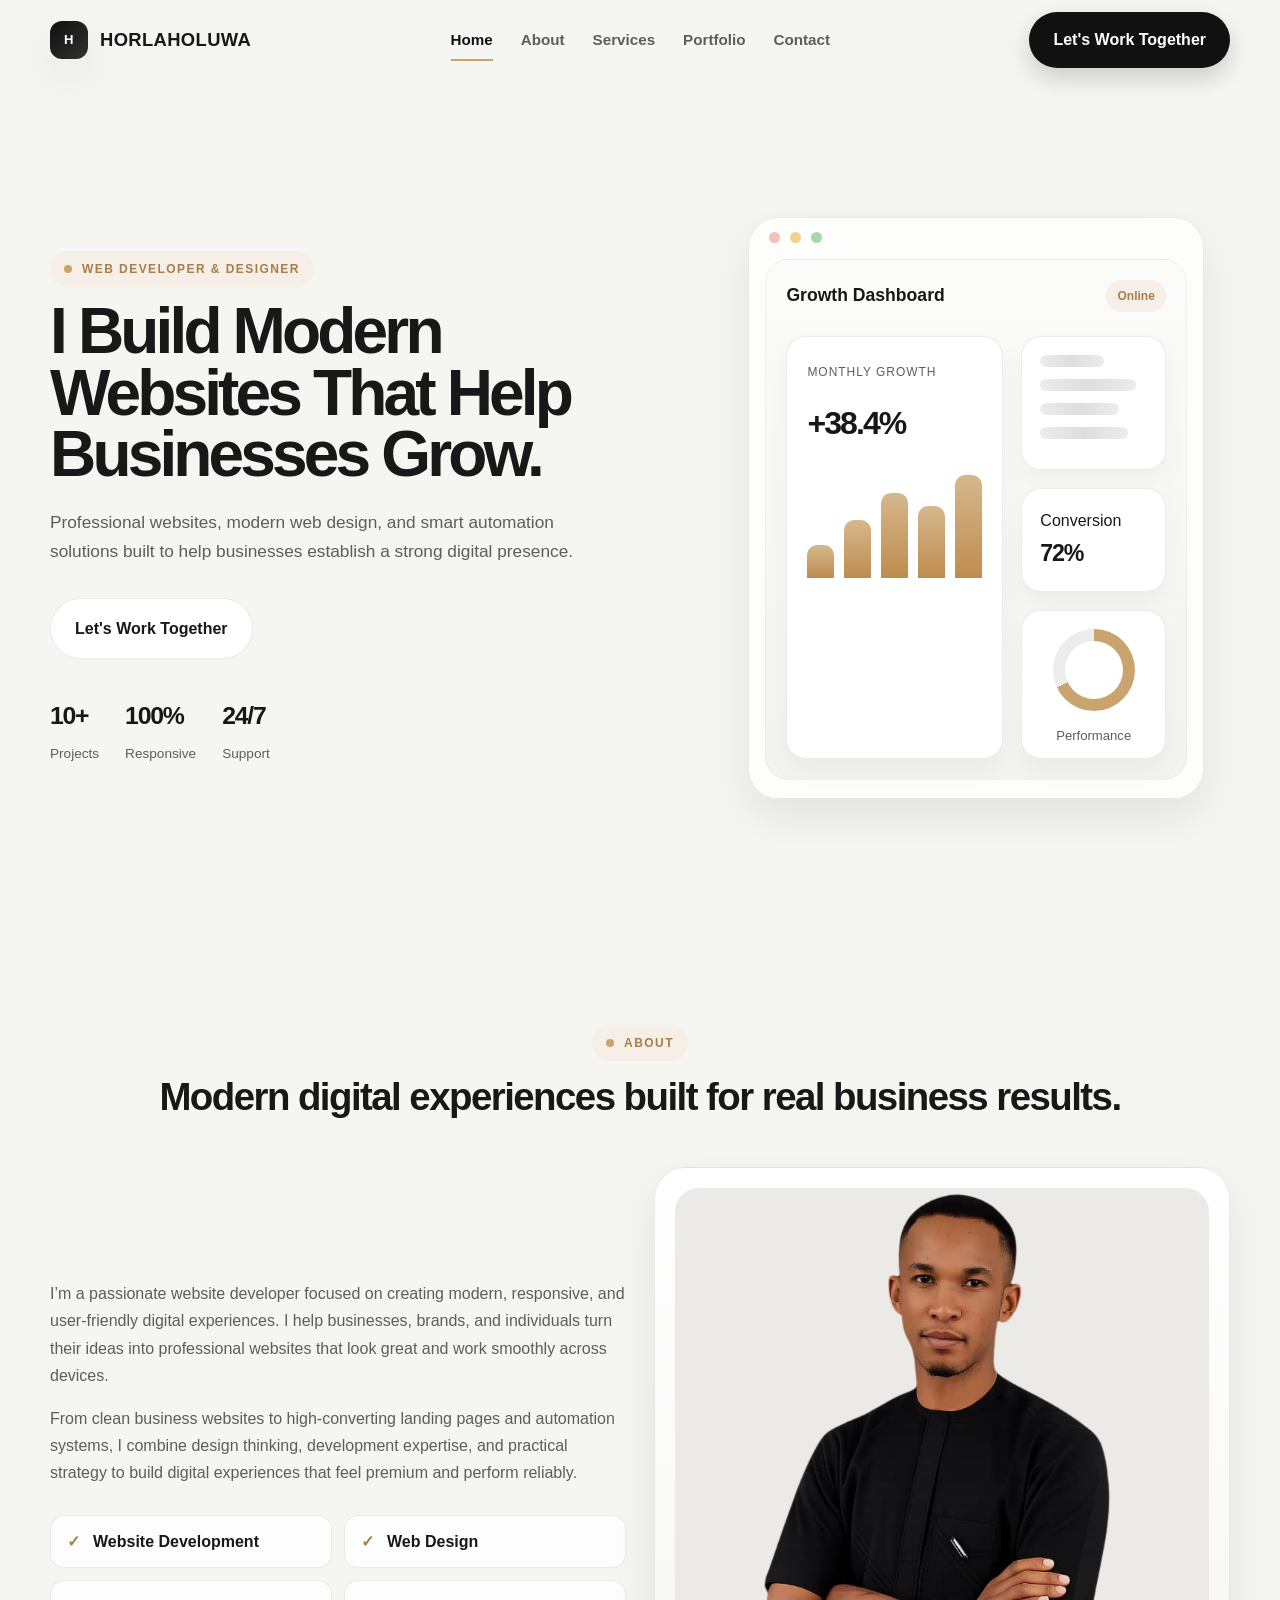
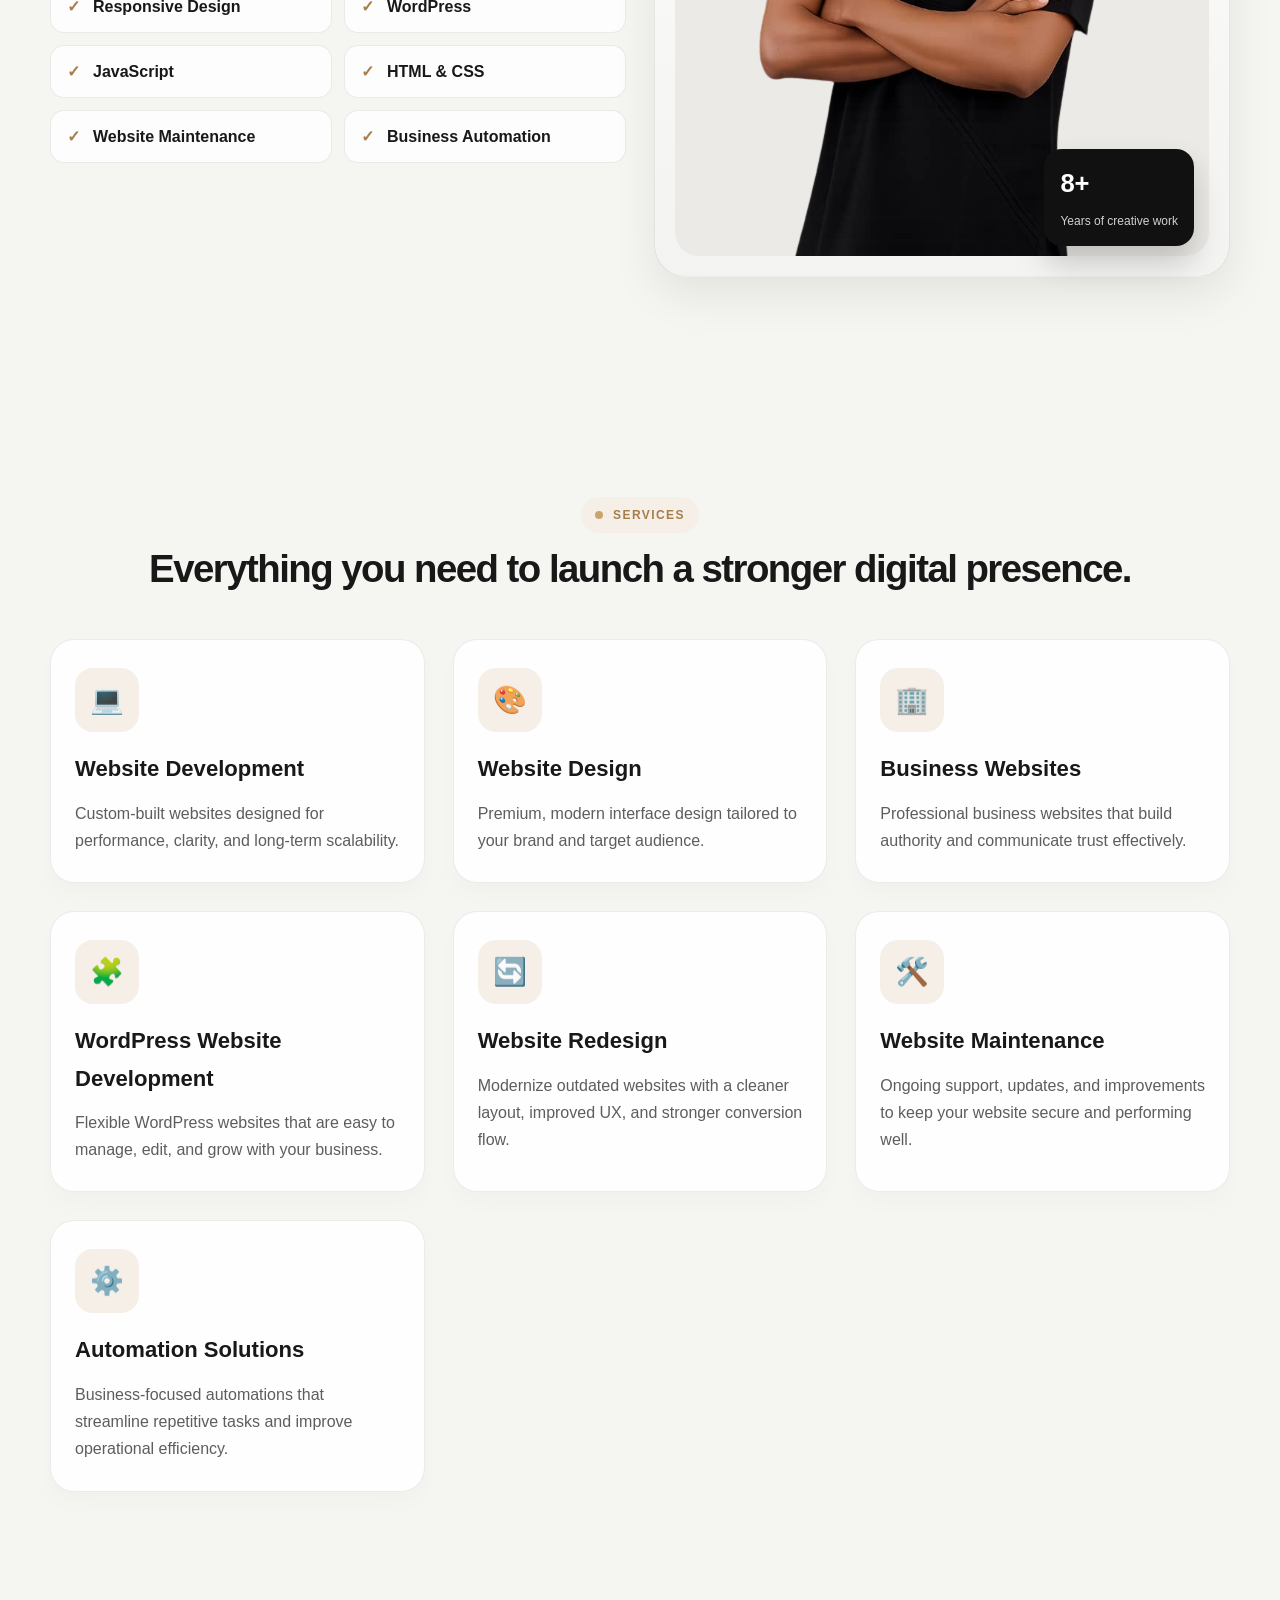
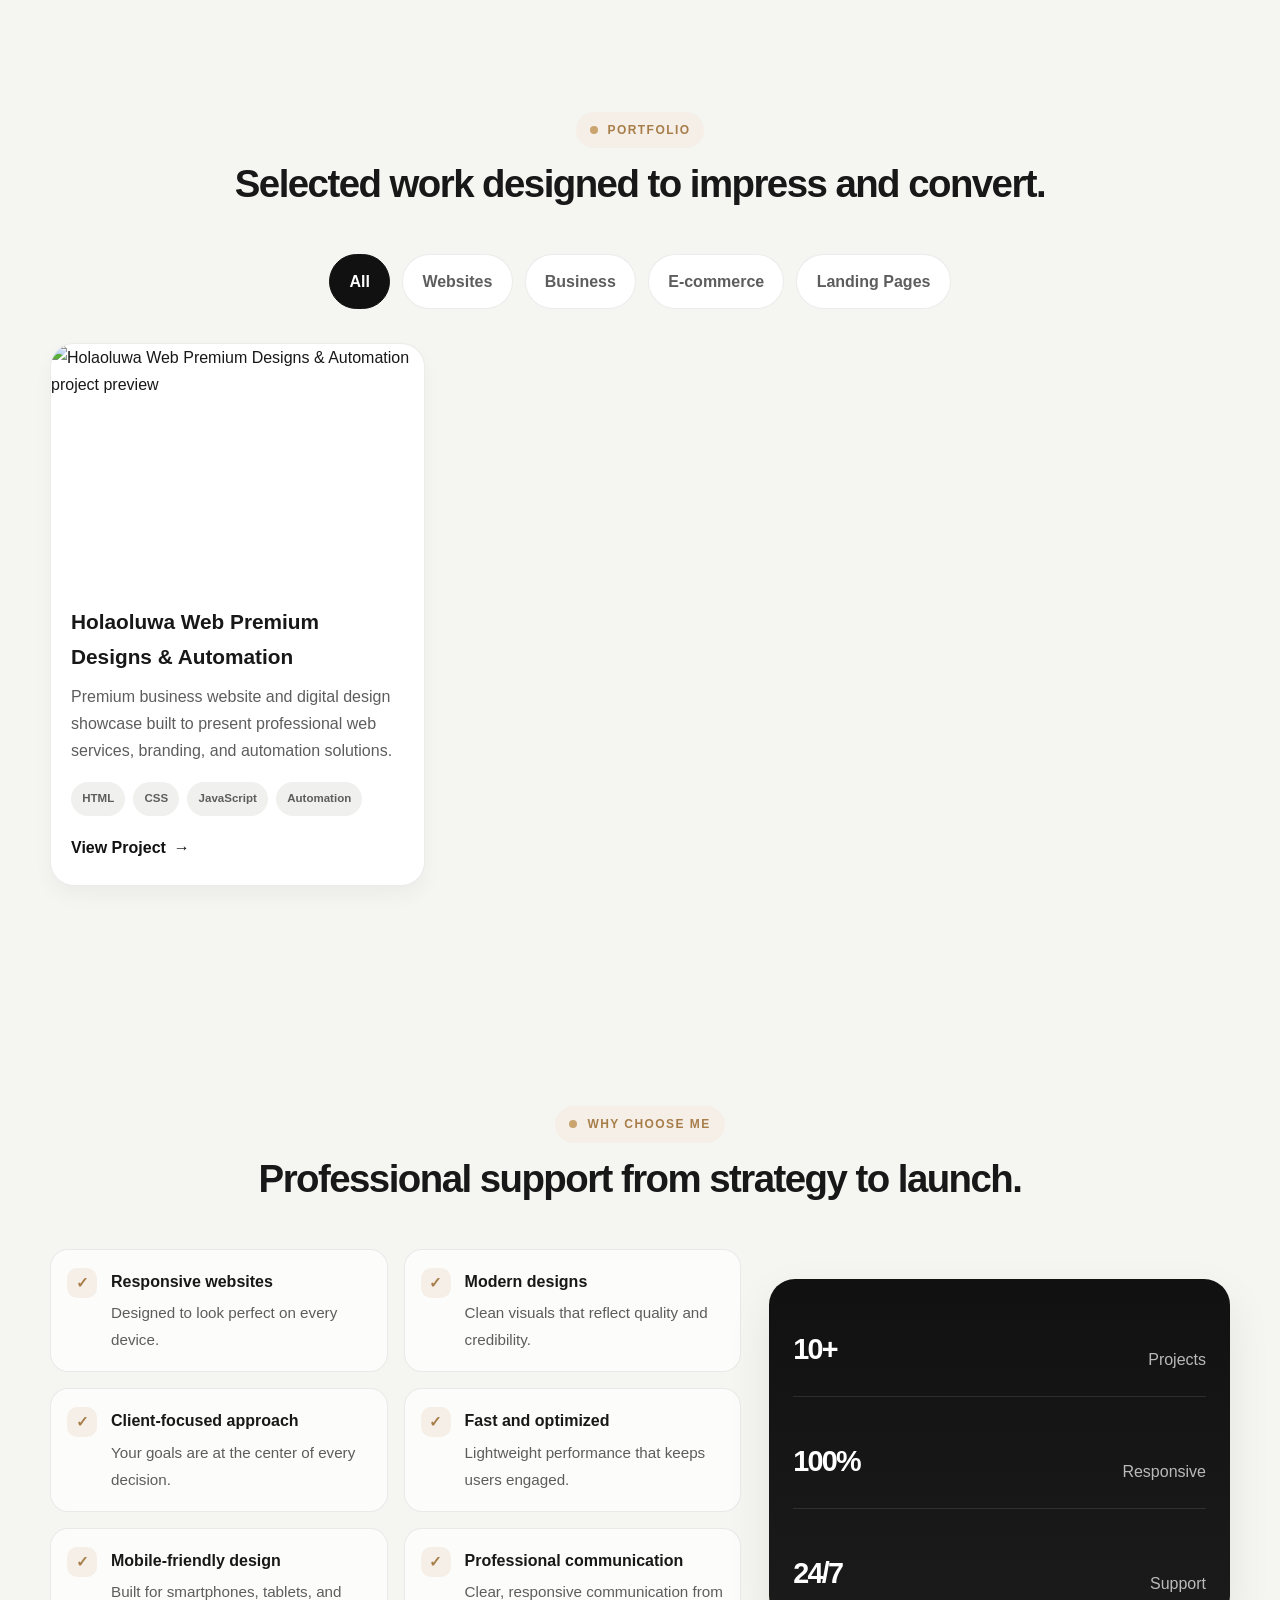
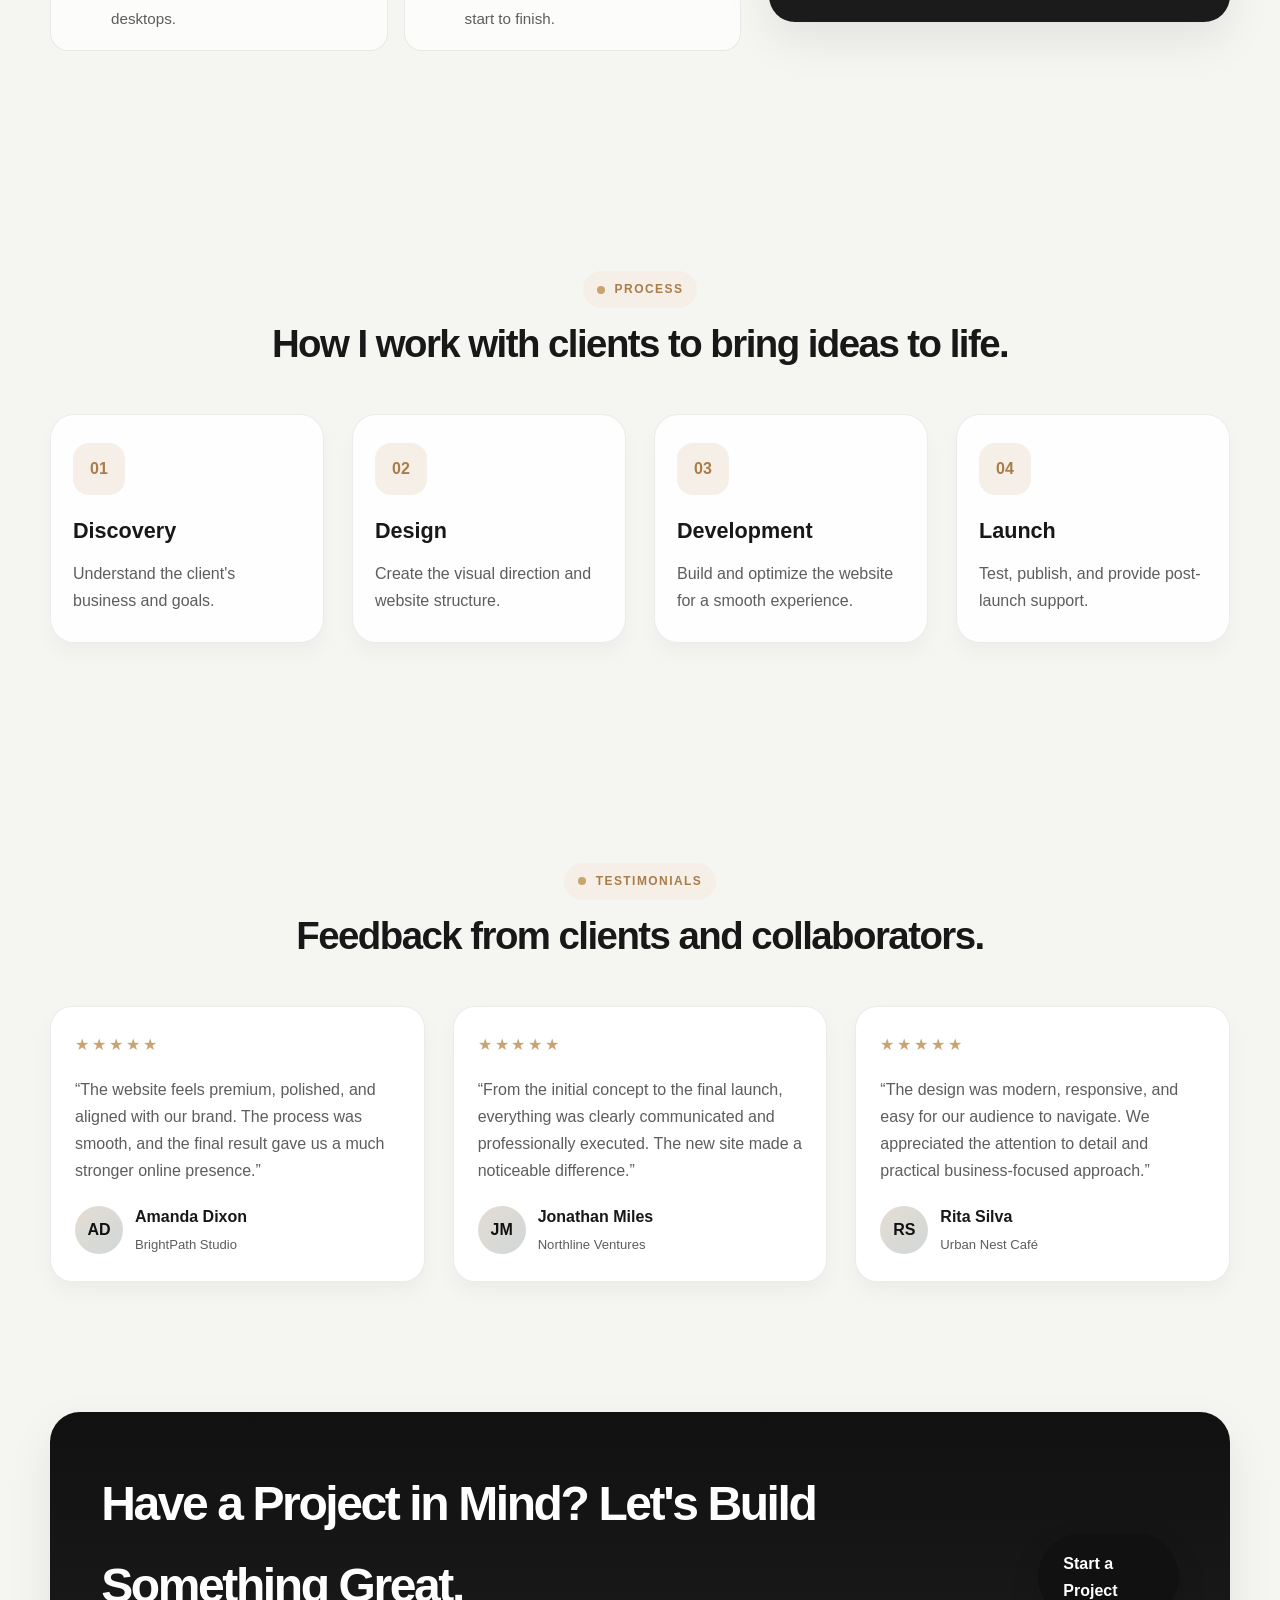
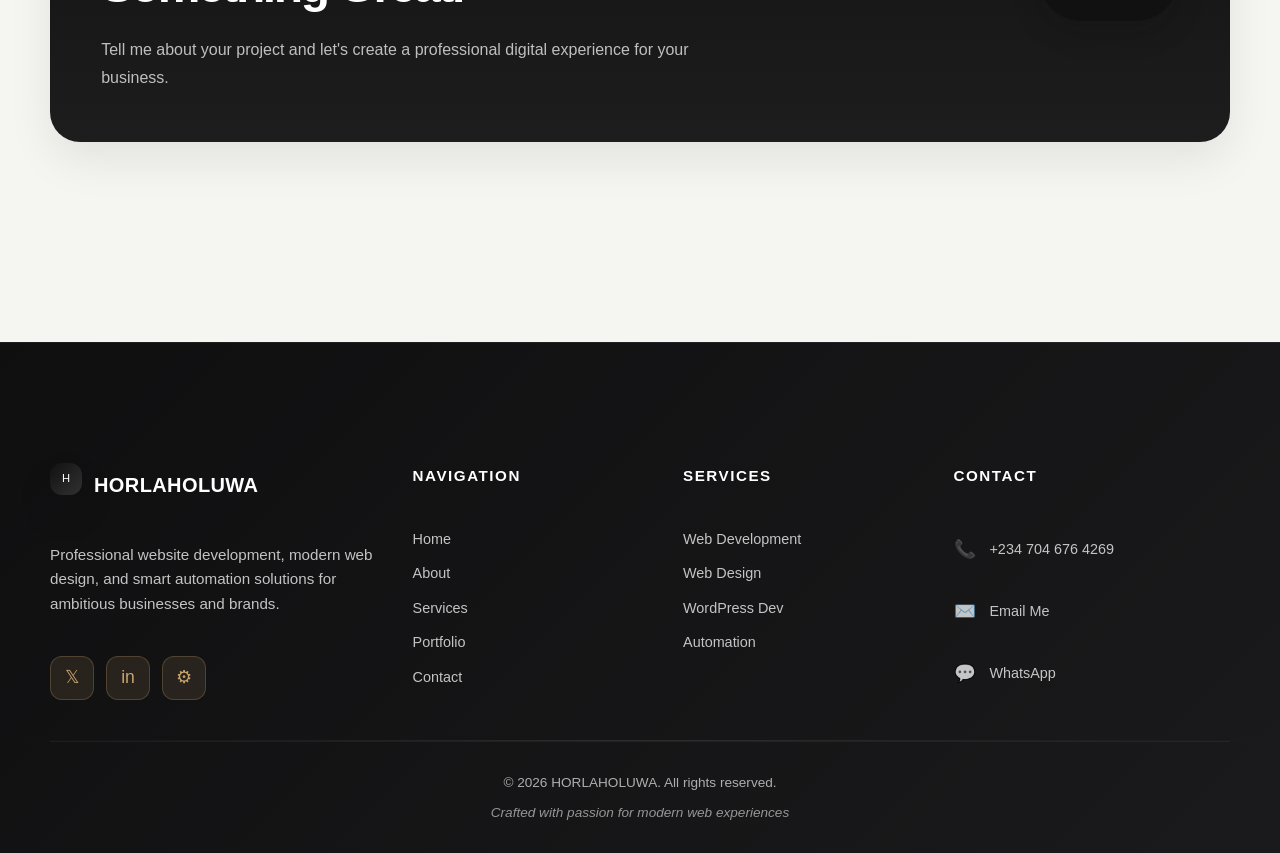
==== commit 0baf5173: "Improve footer: professional design, better spacing, responsive layout, and contact integration" ====
--- a/index.html
+++ b/index.html
@@ -441,37 +441,78 @@
     </main>
 
     <footer class="site-footer">
+      <div class="container footer-content">
+        <!-- Footer Brand Section -->
+        <div class="footer-section footer-brand">
+          <div class="footer-logo">
+            <span class="brand-mark" style="width: 32px; height: 32px; font-size: 0.7rem; margin-bottom: 12px;">H</span>
+            <h3>HORLAHOLUWA</h3>
+          </div>
+          <p class="footer-description">
+            Professional website development, modern web design, and smart automation solutions for ambitious businesses and brands.
+          </p>
+          <div class="footer-socials">
+            <a href="https://twitter.com" target="_blank" rel="noopener noreferrer" aria-label="Twitter" class="social-icon">
+              <span>𝕏</span>
+            </a>
+            <a href="https://linkedin.com" target="_blank" rel="noopener noreferrer" aria-label="LinkedIn" class="social-icon">
+              <span>in</span>
+            </a>
+            <a href="https://github.com" target="_blank" rel="noopener noreferrer" aria-label="GitHub" class="social-icon">
+              <span>⚙</span>
+            </a>
+          </div>
+        </div>
+
+        <!-- Footer Quick Links -->
+        <div class="footer-section">
+          <h4 class="footer-title">Navigation</h4>
+          <nav class="footer-links">
+            <a href="index.html">Home</a>
+            <a href="about.html">About</a>
+            <a href="services.html">Services</a>
+            <a href="portfolio.html">Portfolio</a>
+            <a href="contact.html">Contact</a>
+          </nav>
+        </div>
+
+        <!-- Footer Services -->
+        <div class="footer-section">
+          <h4 class="footer-title">Services</h4>
+          <nav class="footer-links">
+            <a href="services.html">Web Development</a>
+            <a href="services.html">Web Design</a>
+            <a href="services.html">WordPress Dev</a>
+            <a href="services.html">Automation</a>
+          </nav>
+        </div>
+
+        <!-- Footer Contact -->
+        <div class="footer-section footer-contact">
+          <h4 class="footer-title">Contact</h4>
+          <div class="contact-info-footer">
+            <a href="tel:+2347046764269" class="contact-link">
+              <span class="contact-icon">📞</span>
+              <span>+234 704 676 4269</span>
+            </a>
+            <a href="mailto:ajileyeolaoluwa471@gmail.com" class="contact-link">
+              <span class="contact-icon">✉️</span>
+              <span>Email Me</span>
+            </a>
+            <a href="https://wa.me/2347046764269" target="_blank" rel="noopener noreferrer" class="contact-link">
+              <span class="contact-icon">💬</span>
+              <span>WhatsApp</span>
+            </a>
+          </div>
+        </div>
+      </div>
+
+      <!-- Footer Bottom -->
+      <div class="footer-divider"></div>
       <div class="container">
-        <div class="footer-grid">
-          <div class="footer-brand">
-            <h3>HORLAHOLUWA WEB PREMIUM DESIGNS &amp; AUTOMATION</h3>
-            <p>Building modern websites and digital solutions for businesses and individuals.</p>
-          </div>
-
-          <div>
-            <h4>Navigation</h4>
-            <div class="footer-links">
-              <a href="index.html">Home</a>
-              <a href="about.html">About</a>
-              <a href="services.html">Services</a>
-              <a href="contact.html">Contact</a>
-            </div>
-          </div>
-
-          <div>
-            <h4>Social</h4>
-            <div class="social-links" aria-label="Social media links">
-              <a href="https://wa.me/2347046764269" aria-label="WhatsApp" target="_blank"></a>
-              <a href="https://www.instagram.com/ajileye_olaoluwa" aria-label="Instagram" target="_blank"></a>
-              <a href="https://www.facebook.com/ajileye.olaoluwa" aria-label="Facebook" target="_blank"></a>
-              <a href="https://www.linkedin.com/in/ajileye-olaoluwa" aria-label="LinkedIn" target="_blank"></a>
-              <a href="https://github.com/ajileye-olaoluwa" aria-label="GitHub" target="_blank"></a>
-            </div>
-          </div>
-        </div>
-
         <div class="footer-bottom">
-          © <span data-current-year>2026</span> HORLAHOLUWA WEB PREMIUM DESIGNS &amp; AUTOMATION. All Rights Reserved.
+          <p>&copy; <span data-current-year>2024</span> HORLAHOLUWA. All rights reserved.</p>
+          <p class="footer-credit">Crafted with passion for modern web experiences</p>
         </div>
       </div>
     </footer>
--- a/style.css
+++ b/style.css
@@ -1155,61 +1155,241 @@
 }
 
 .site-footer {
-  padding: 70px 0 30px;
-  background: #0f0f10;
-  color: rgba(255,255,255,0.8);
-}
-
-.footer-grid {
-  grid-template-columns: 1.3fr repeat(2, 0.7fr);
-  align-items: start;
-  gap: 30px;
+  padding: 60px 0 0;
+  background: linear-gradient(135deg, #0f0f10 0%, #1a1a1c 100%);
+  color: rgba(255, 255, 255, 0.85);
+  border-top: 1px solid rgba(255, 255, 255, 0.05);
+  margin-top: 80px;
+}
+
+.footer-content {
+  display: grid;
+  grid-template-columns: 1.4fr 1fr 1fr 1.2fr;
+  gap: 40px;
+  padding: 60px 0 40px;
+}
+
+.footer-section {
+  display: flex;
+  flex-direction: column;
+  gap: 20px;
 }
 
 .footer-brand {
-  max-width: 430px;
-}
-
-.footer-brand h3 {
-  margin: 0 0 12px;
+  max-width: 340px;
+}
+
+.footer-logo {
+  display: flex;
+  align-items: center;
+  gap: 12px;
+  margin-bottom: 16px;
+}
+
+.footer-logo h3 {
+  margin: 0;
+  font-size: 1.25rem;
+  font-weight: 800;
+  letter-spacing: 0.02em;
   color: var(--white);
-  font-size: 1.4rem;
+}
+
+.footer-description {
+  margin: 0 0 20px;
+  color: rgba(255, 255, 255, 0.75);
+  font-size: 0.95rem;
+  line-height: 1.6;
+}
+
+.footer-title {
+  margin: 0;
+  font-size: 0.95rem;
+  font-weight: 700;
+  text-transform: uppercase;
+  letter-spacing: 0.1em;
+  color: var(--white);
+  display: block;
+  margin-bottom: 18px;
 }
 
 .footer-links {
-  display: grid;
+  display: flex;
+  flex-direction: column;
   gap: 10px;
+  list-style: none;
+  padding: 0;
+  margin: 0;
 }
 
 .footer-links a {
-  color: rgba(255,255,255,0.76);
-}
-
-.social-links {
-  display: flex;
+  color: rgba(255, 255, 255, 0.75);
+  font-size: 0.9rem;
+  transition: color 0.25s ease, padding-left 0.25s ease;
+  padding-left: 0;
+  display: inline-block;
+}
+
+.footer-links a:hover {
+  color: var(--accent);
+  padding-left: 6px;
+}
+
+.footer-socials {
+  display: flex;
+  gap: 12px;
   flex-wrap: wrap;
-  gap: 10px;
-}
-
-.social-links a {
+}
+
+.social-icon {
   display: inline-flex;
   align-items: center;
   justify-content: center;
-  width: 42px;
-  height: 42px;
+  width: 44px;
+  height: 44px;
   border-radius: 12px;
-  background: rgba(255,255,255,0.06);
-  color: var(--white);
-  border: 1px solid rgba(255,255,255,0.08);
+  background: rgba(201, 164, 110, 0.12);
+  color: var(--accent);
+  border: 1px solid rgba(201, 164, 110, 0.25);
+  transition: all 0.25s ease;
+  font-size: 1.1rem;
+  text-decoration: none;
+}
+
+.social-icon:hover {
+  background: rgba(201, 164, 110, 0.22);
+  border-color: rgba(201, 164, 110, 0.5);
+  transform: translateY(-2px);
+  box-shadow: 0 8px 16px rgba(201, 164, 110, 0.15);
+}
+
+.footer-contact {
+  max-width: 280px;
+}
+
+.contact-info-footer {
+  display: flex;
+  flex-direction: column;
+  gap: 16px;
+}
+
+.contact-link {
+  display: flex;
+  align-items: center;
+  gap: 12px;
+  color: rgba(255, 255, 255, 0.75);
+  font-size: 0.9rem;
+  text-decoration: none;
+  transition: all 0.25s ease;
+  padding: 8px 0;
+}
+
+.contact-link:hover {
+  color: var(--accent);
+  padding-left: 6px;
+}
+
+.contact-icon {
+  display: inline-block;
+  font-size: 1.1rem;
+  min-width: 24px;
+  text-align: center;
+}
+
+.footer-divider {
+  height: 1px;
+  background: linear-gradient(90deg, transparent, rgba(255, 255, 255, 0.1), transparent);
+  margin: 0 auto;
 }
 
 .footer-bottom {
-  margin-top: 38px;
-  padding-top: 18px;
-  border-top: 1px solid rgba(255,255,255,0.08);
+  padding: 30px 0;
   text-align: center;
-  color: rgba(255,255,255,0.6);
-  font-size: 0.9rem;
+  border-top: 1px solid rgba(255, 255, 255, 0.05);
+}
+
+.footer-bottom p {
+  margin: 0;
+  font-size: 0.85rem;
+  color: rgba(255, 255, 255, 0.65);
+  line-height: 1.6;
+}
+
+.footer-credit {
+  margin-top: 8px !important;
+  font-style: italic;
+  color: rgba(255, 255, 255, 0.55) !important;
+}
+
+@media (max-width: 980px) {
+  .footer-content {
+    grid-template-columns: repeat(2, 1fr);
+    gap: 35px;
+    padding: 50px 0 35px;
+  }
+
+  .footer-brand {
+    grid-column: 1 / -1;
+  }
+
+  .footer-brand .footer-socials {
+    margin-bottom: 10px;
+  }
+}
+
+@media (max-width: 760px) {
+  .site-footer {
+    margin-top: 60px;
+  }
+
+  .footer-content {
+    grid-template-columns: 1fr;
+    gap: 30px;
+    padding: 40px 0 30px;
+  }
+
+  .footer-brand {
+    grid-column: auto;
+    padding-bottom: 20px;
+    border-bottom: 1px solid rgba(255, 255, 255, 0.08);
+  }
+
+  .footer-section {
+    gap: 15px;
+  }
+
+  .footer-title {
+    font-size: 0.85rem;
+    margin-bottom: 15px;
+  }
+
+  .footer-links a {
+    font-size: 0.85rem;
+  }
+
+  .footer-links a:hover {
+    padding-left: 4px;
+  }
+
+  .footer-contact {
+    max-width: 100%;
+  }
+
+  .contact-link {
+    font-size: 0.85rem;
+    gap: 10px;
+  }
+
+  .contact-link:hover {
+    padding-left: 4px;
+  }
+
+  .footer-bottom {
+    padding: 25px 0;
+  }
+
+  .footer-bottom p {
+    font-size: 0.8rem;
+  }
 }
 
 .back-to-top {
